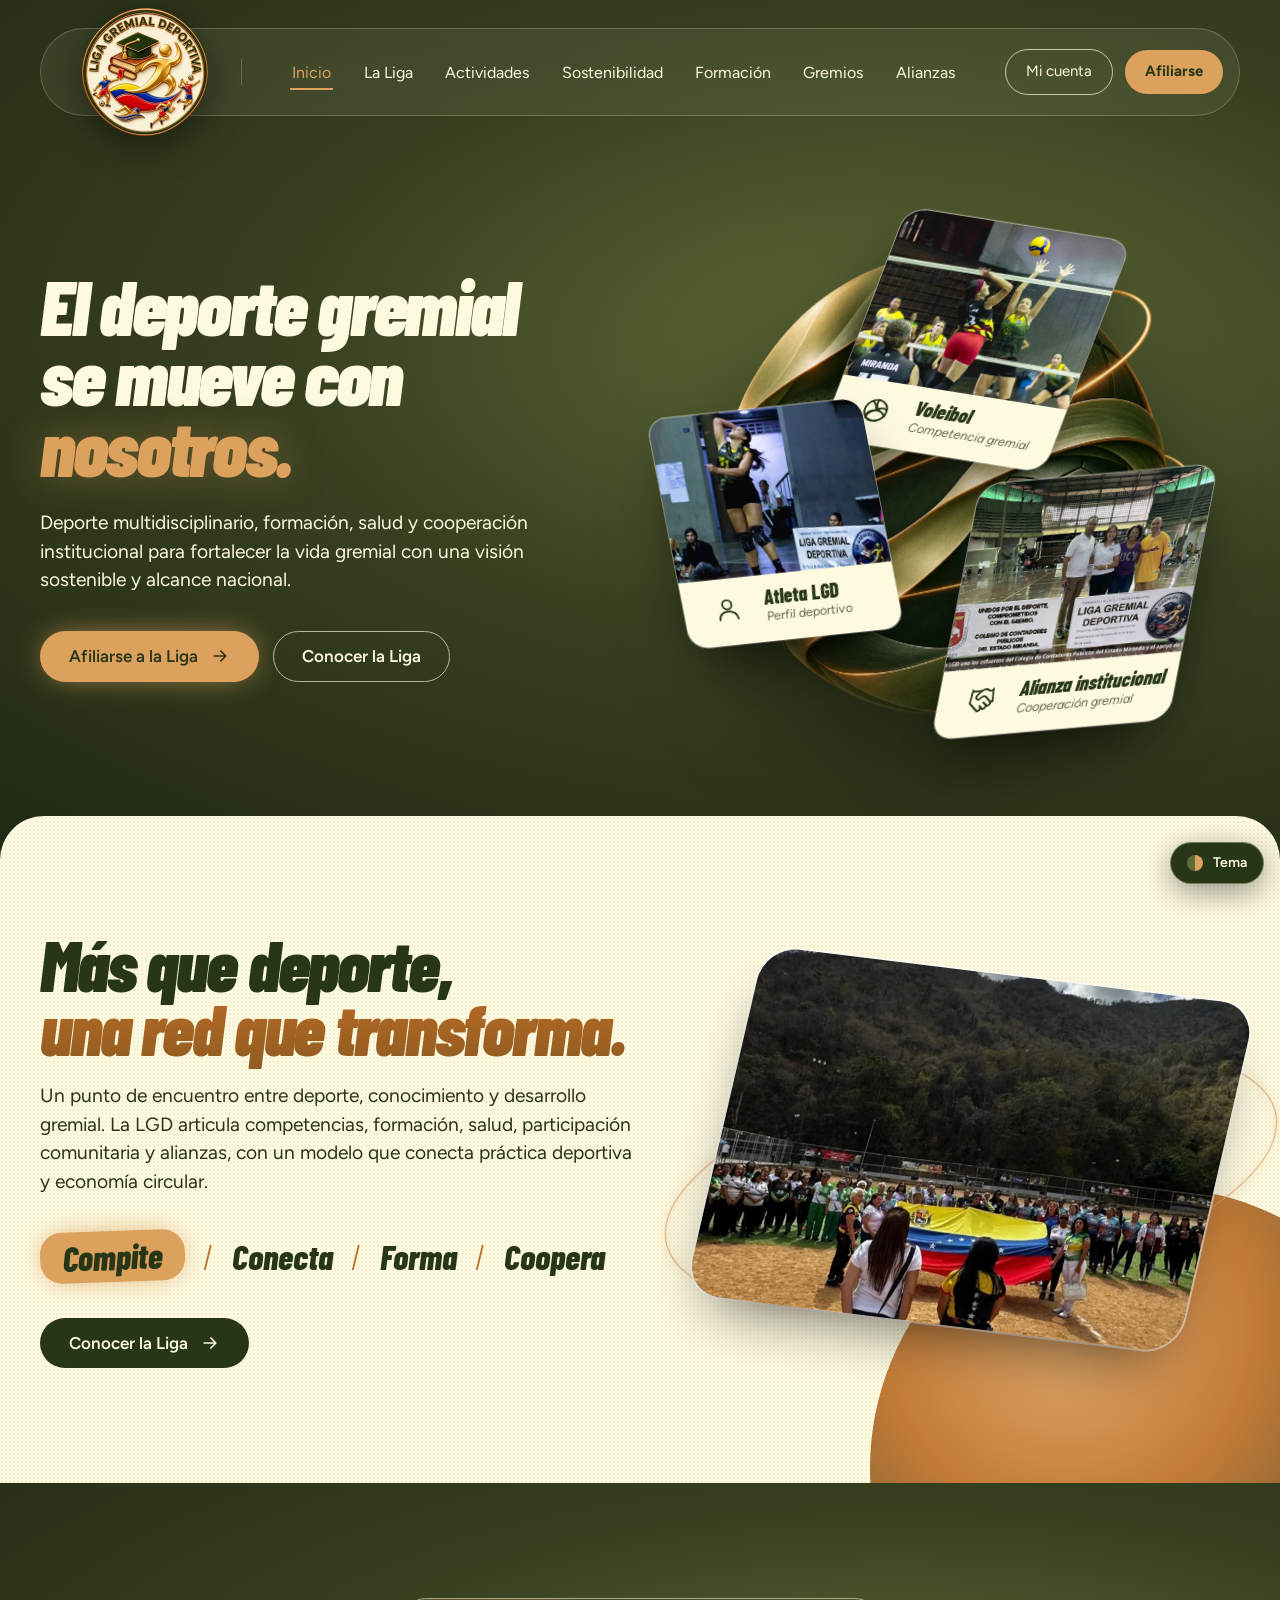
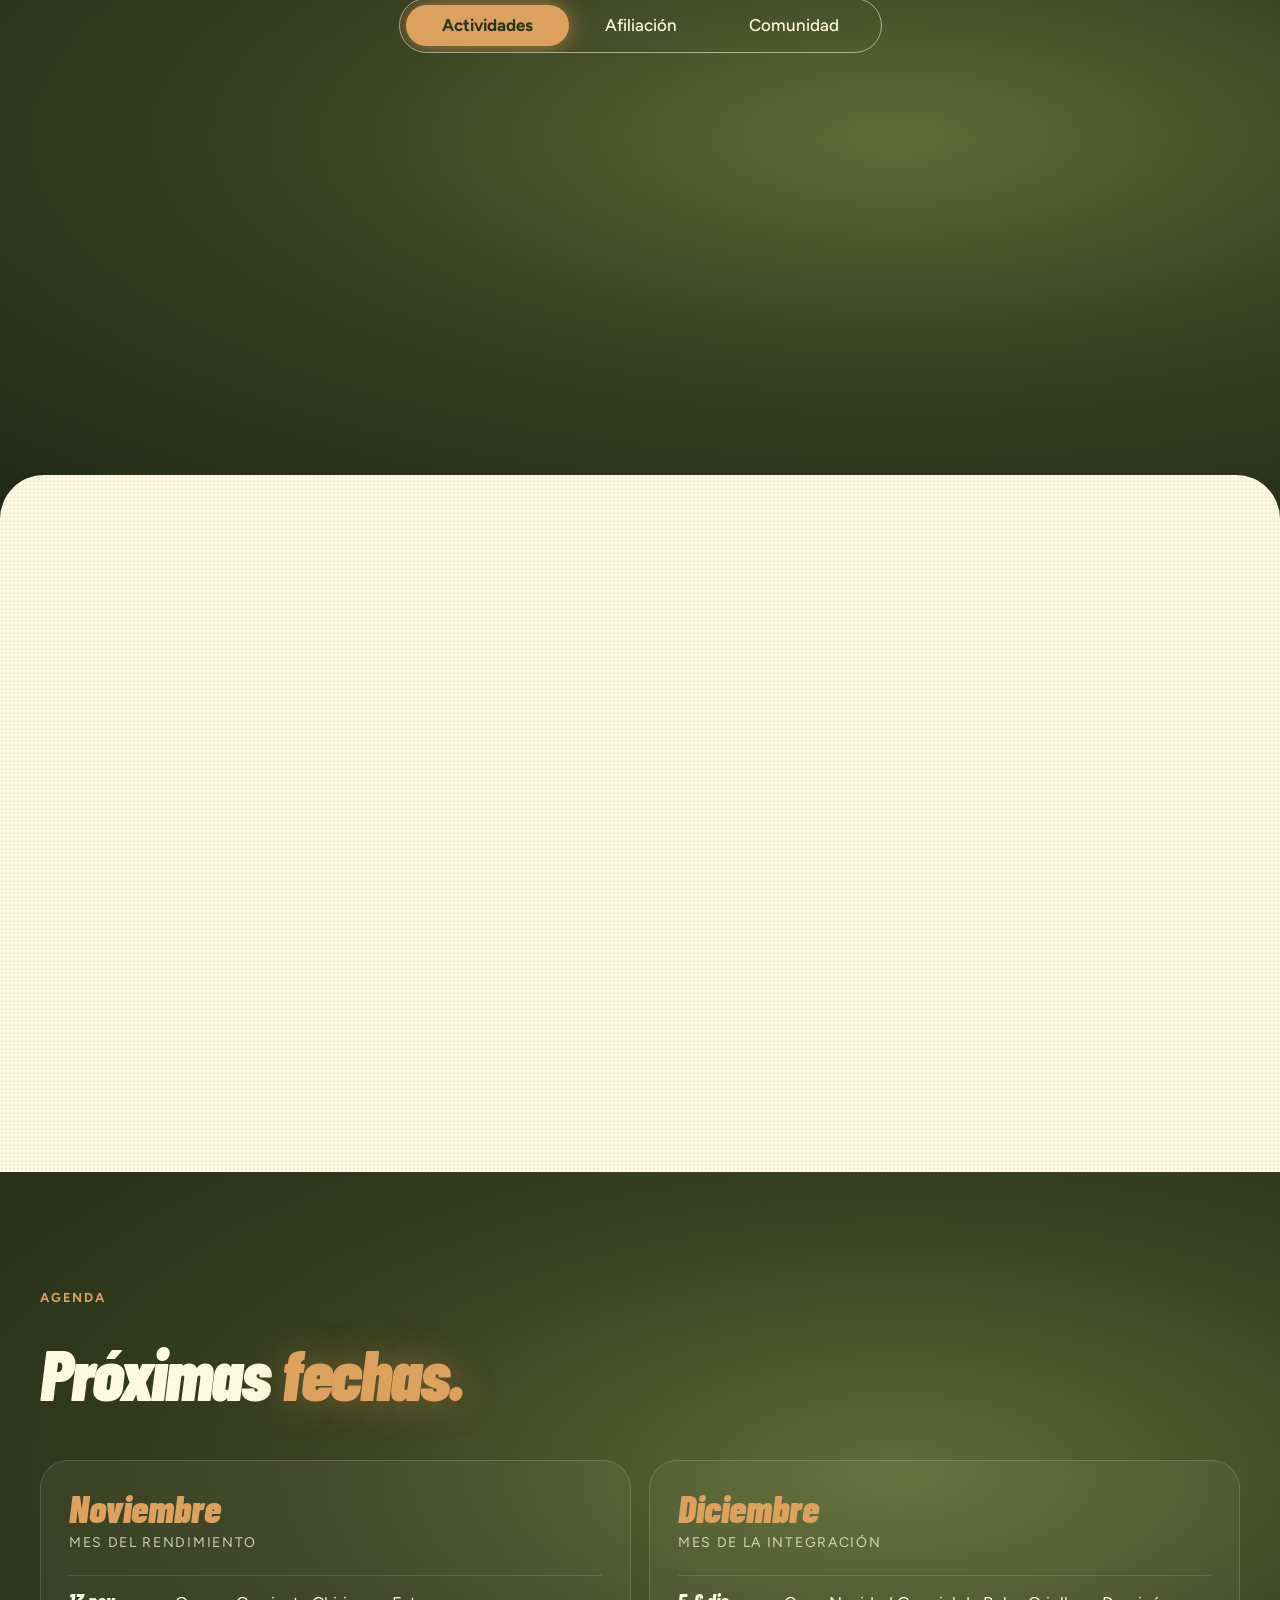
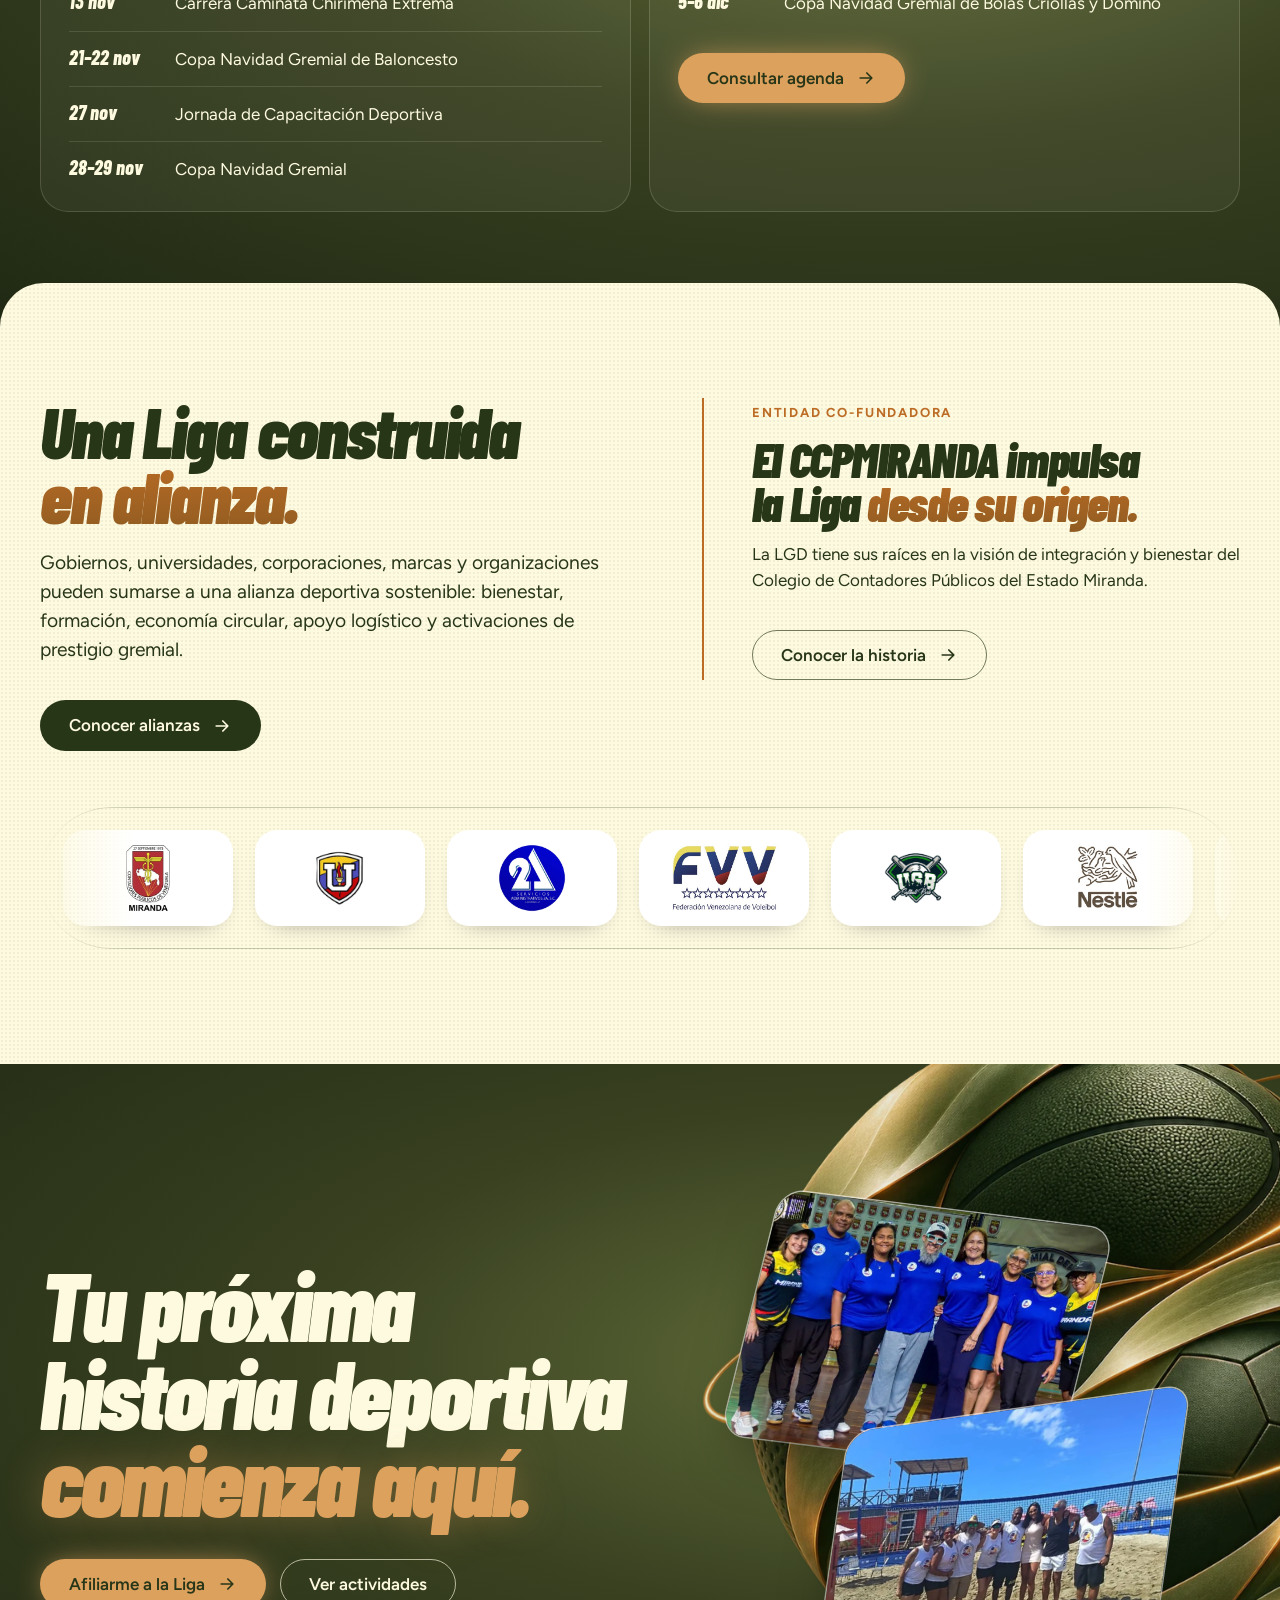
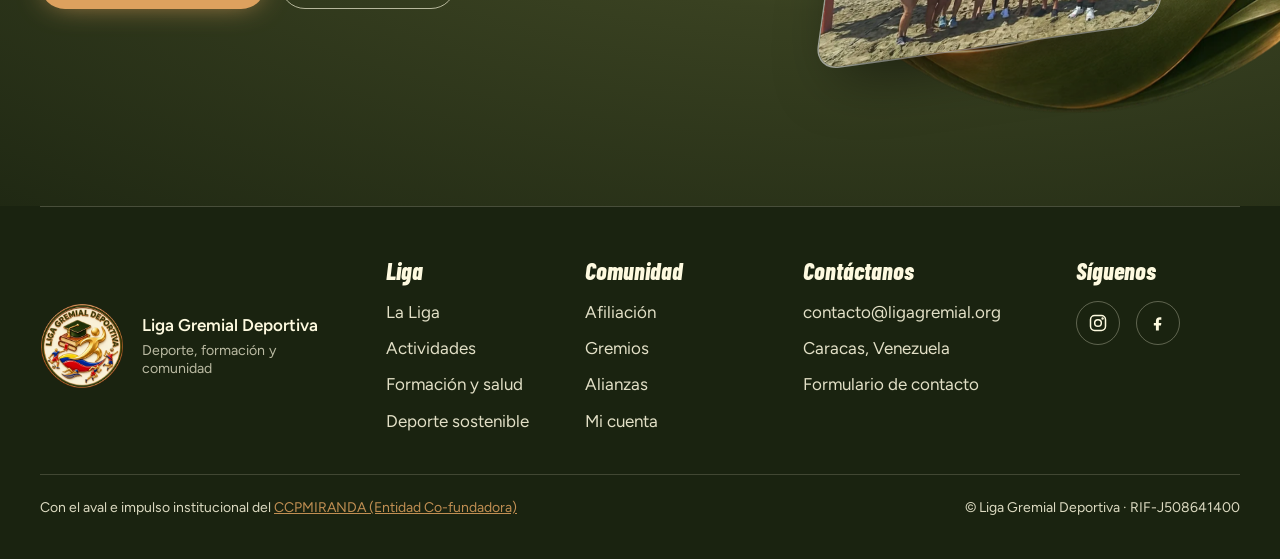
==== index.html @ 861901af "Vista previa estática del rediseño 2026 para la Junta Directiva Co-Authored-By: Claude Opus 5.5 <nor" ====
<!doctype html>
<html lang="es">
  <head>
    <meta charset="UTF-8" />
    <meta name="robots" content="noindex, nofollow" />
    <meta name="viewport" content="width=device-width, initial-scale=1.0" />
    <title>Liga Gremial Deportiva | Deporte, salud y gremios</title>
    <meta name="description" content="Liga Gremial Deportiva (LGD): deporte multidisciplinario, formación, salud, sostenibilidad y cooperación para gremios, instituciones y comunidad." />
    <meta name="keywords" content="LGD, Liga Gremial Deportiva, Liga Gremial, LGD Venezuela, LGD VNZLA, ligagremial.org, liga gremial deportiva venezuela, deporte gremial, deporte gremial Venezuela, deportes gremiales, liga deportiva gremial" />
    <meta name="theme-color" content="#283618" />
    <meta name="color-scheme" content="light" />
    <meta name="application-name" content="Liga Gremial Deportiva" />
    <meta name="apple-mobile-web-app-title" content="LGD" />
    <meta name="geo.region" content="VE" />
    <link rel="icon" type="image/png" href="./src/assets/lgd-real/favicon-lgd-round.png" />
    <link rel="apple-touch-icon" href="./src/assets/lgd-real/favicon-lgd-round.png" />
    <link rel="manifest" href="./site.webmanifest" />
    <meta property="og:type" content="website" />
    <meta property="og:site_name" content="Liga Gremial Deportiva" />
    <meta property="og:locale" content="es_VE" />
    <meta property="og:locale:alternate" content="en_US" />
    <meta property="og:title" content="Liga Gremial Deportiva | Deporte, salud y gremios" />
    <meta property="og:description" content="Liga Gremial Deportiva (LGD): deporte multidisciplinario, formación, salud, sostenibilidad y cooperación para gremios, instituciones y comunidad." />
    <meta property="og:url" content="https://ligagremial.org/" />
    <meta property="og:image" content="https://ligagremial.org/src/assets/lgd-real/home-principal-bandera-avila-hero-v2.jpg" />
    <meta property="og:image:alt" content="Liga Gremial Deportiva" />
    <meta name="twitter:card" content="summary_large_image" />
    <meta name="twitter:title" content="Liga Gremial Deportiva | Deporte, salud y gremios" />
    <meta name="twitter:description" content="Liga Gremial Deportiva (LGD): deporte multidisciplinario, formación, salud, sostenibilidad y cooperación para gremios, instituciones y comunidad." />
    <meta name="twitter:image" content="https://ligagremial.org/src/assets/lgd-real/home-principal-bandera-avila-hero-v2.jpg" />
    <script type="application/ld+json">
      {
        "@context": "https://schema.org",
        "@graph": [
          {
            "@type": "SportsOrganization",
            "@id": "https://ligagremial.org/#organization",
            "name": "Liga Gremial Deportiva",
            "alternateName": [
              "LGD",
              "Liga Gremial",
              "Liga Gremial Deportiva Venezuela",
              "LGD Venezuela",
              "LGD VNZLA",
              "ligagremial.org"
            ],
            "sameAs": [
              "https://www.instagram.com/lgdvnzla",
              "https://www.facebook.com/share/1KRpXBRXyN/"
            ],
            "url": "https://ligagremial.org/",
            "logo": "https://ligagremial.org/src/assets/lgd-real/logo-lgd-plano.jpg",
            "image": "https://ligagremial.org/src/assets/lgd-real/logo-lgd-plano.jpg",
            "taxID": "RIF-J508641400",
            "areaServed": {
              "@type": "Country",
              "name": "Venezuela"
            },
            "knowsAbout": [
              "deporte gremial",
              "deporte sostenible",
              "economía circular",
              "formación deportiva",
              "salud preventiva",
              "alianzas institucionales"
            ]
          },
          {
            "@type": "WebSite",
            "@id": "https://ligagremial.org/#website",
            "name": "Liga Gremial Deportiva",
            "url": "https://ligagremial.org/",
            "publisher": {
              "@id": "https://ligagremial.org/#organization"
            },
            "inLanguage": [
              "es",
              "en"
            ]
          },
          {
            "@type": "WebPage",
            "@id": "https://ligagremial.org/#webpage",
            "url": "https://ligagremial.org/",
            "name": "Liga Gremial Deportiva | Deporte, salud y gremios",
            "description": "Liga Gremial Deportiva (LGD): deporte multidisciplinario, formación, salud, sostenibilidad y cooperación para gremios, instituciones y comunidad.",
            "isPartOf": {
              "@id": "https://ligagremial.org/#website"
            },
            "about": {
              "@id": "https://ligagremial.org/#organization"
            },
            "inLanguage": "es",
            "primaryImageOfPage": {
              "@type": "ImageObject",
              "url": "https://ligagremial.org/src/assets/lgd-real/home-principal-bandera-avila-hero-v2.jpg"
            }
          },
          {
            "@type": "BreadcrumbList",
            "@id": "https://ligagremial.org/#breadcrumb",
            "itemListElement": [
              {
                "@type": "ListItem",
                "position": 1,
                "name": "Inicio",
                "item": "https://ligagremial.org/"
              },
              {
                "@type": "ListItem",
                "position": 2,
                "name": "Inicio",
                "item": "https://ligagremial.org/"
              }
            ]
          }
        ]
      }
    </script>
    <link rel="preconnect" href="https://fonts.googleapis.com" />
    <link rel="preconnect" href="https://fonts.gstatic.com" crossorigin />
    <link href="https://fonts.googleapis.com/css2?family=Barlow+Condensed:ital,wght@0,600;0,700;0,800;0,900;1,600;1,700;1,800;1,900&amp;family=Figtree:ital,wght@0,400;0,500;0,600;0,700;1,400;1,500&amp;display=swap" rel="stylesheet" />
    <link rel="stylesheet" href="./rediseno.css?v=20261112" />
    <script>(function(){var t='oliva';try{t=localStorage.getItem('lgd-tema')||t}catch(e){}document.documentElement.dataset.theme=t==='amatista'?'amatista':'oliva';})();</script>
    <script src="./rediseno.js?v=20261112" defer></script>
  </head>
  <body class="page-fade">
    <a class="skip-link" href="#contenido">Saltar al contenido</a>
    <header class="site-head">
      <nav class="nav-bar" aria-label="Navegación principal">
        <a class="brand" href="./index.html" aria-label="Liga Gremial Deportiva, inicio"><img class="" src="./src/assets/rediseno/logo-oliva-256.webp" data-src-oliva="./src/assets/rediseno/logo-oliva-256.webp" data-src-amatista="./src/assets/rediseno/logo-amatista-256.webp" alt="Logo de la Liga Gremial Deportiva" width="256" height="256" /></a>
        <ul class="nav-links"><li><a href="./index.html" aria-current="page">Inicio</a></li><li><a href="./liga.html">La Liga</a></li><li><a href="./actividades.html">Actividades</a></li><li><a href="./deporte-sostenible.html">Sostenibilidad</a></li><li><a href="./formacion-salud.html">Formación</a></li><li><a href="./gremios.html">Gremios</a></li><li><a href="./institucional.html">Alianzas</a></li></ul>
        <div class="nav-actions"><a class="nav-account" href="https://ligagremial.org/cuenta.html">Mi cuenta</a><a class="nav-join" href="./comunidad-afiliacion.html">Afiliarse</a></div>
        <button class="nav-toggle" type="button" aria-label="Abrir menú" aria-expanded="false" aria-controls="menu-movil"><span></span></button>
      </nav>
      <div class="nav-panel" id="menu-movil">
        <ul><li><a href="./index.html" aria-current="page">Inicio</a></li><li><a href="./liga.html">La Liga</a></li><li><a href="./actividades.html">Actividades</a></li><li><a href="./deporte-sostenible.html">Sostenibilidad</a></li><li><a href="./formacion-salud.html">Formación</a></li><li><a href="./gremios.html">Gremios</a></li><li><a href="./institucional.html">Alianzas</a></li><li><a href="./comunidad-afiliacion.html">Afiliación</a></li><li><a href="./contacto.html">Contacto</a></li></ul>
        <div class="btn-row"><a class="btn btn-ghost" href="https://ligagremial.org/cuenta.html">Mi cuenta</a><a class="btn btn-accent" href="./comunidad-afiliacion.html">Afiliarse</a></div>
      </div>
    </header>
    <main id="contenido">
      <section class="dark hero">
        <div class="wrap hero-grid">
          <div data-reveal>
            <h1 class="display display-xl">El deporte gremial<br />se mueve con<br /><span class="accent">nosotros.</span></h1>
            <p class="lead">Deporte multidisciplinario, formación, salud y cooperación institucional para fortalecer la vida gremial con una visión sostenible y alcance nacional.</p>
            <div class="btn-row"><a class="btn btn-accent" href="./comunidad-afiliacion.html">Afiliarse a la Liga<svg viewBox="0 0 24 24" fill="none" stroke="currentColor" stroke-width="2" stroke-linecap="round" stroke-linejoin="round" aria-hidden="true"><path d="M5 12h14M13 6l6 6-6 6"/></svg></a><a class="btn btn-ghost" href="./liga.html">Conocer la Liga</a></div>
          </div>
          <div class="stage" data-reveal="zoom">
            <img class="sphere " data-depth="0.35" src="./src/assets/rediseno/esfera-oliva-900.webp" srcset="./src/assets/rediseno/esfera-oliva-900.webp 900w, ./src/assets/rediseno/esfera-oliva.webp 1119w" sizes="(min-width: 1024px) 680px, 90vw" data-src-oliva="./src/assets/rediseno/esfera-oliva-900.webp" data-src-amatista="./src/assets/rediseno/esfera-amatista-900.webp" data-srcset-oliva="./src/assets/rediseno/esfera-oliva-900.webp 900w, ./src/assets/rediseno/esfera-oliva.webp 1119w" data-srcset-amatista="./src/assets/rediseno/esfera-amatista-900.webp 900w, ./src/assets/rediseno/esfera-amatista.webp 1159w" alt="" aria-hidden="true" width="900" height="828" />
            <a class="tilt-card" href="./actividades.html" data-depth="0.9" style="left:56%;top:22%;width:38%;--r:9deg;--k:-12deg"><figure style="margin:0"><img src="./src/assets/rediseno/fotos/actividades-hero-accion-20261014.webp" alt="Jugadora de voleibol gremial atacando en la red" /><figcaption><svg viewBox="0 0 24 24" fill="none" stroke="currentColor" stroke-width="1.6" stroke-linecap="round" aria-hidden="true"><circle cx="12" cy="12" r="9.5"/><path d="M12 2.5c-1.5 4 .3 7.6 3.6 9.6M12 12c-3.8 1-6.4 4-6.6 7.6M12 12c3.8-.4 7.1 1.4 9 4.4M7 4c3.4 2.4 5 5.3 5 8M21.3 10.4c-3.6-1.8-6.6-1.4-9.3 1.6M4.4 17.6c1.4-3.7 4.3-5.6 7.6-5.6"/></svg><span><b>Voleibol</b><small>Competencia gremial</small></span></figcaption></figure></a>
            <a class="tilt-card" href="./comunidad-afiliacion.html" data-depth="1.2" style="left:22%;top:60%;width:36%;--r:-6deg;--k:5deg"><figure style="margin:0"><img src="./src/assets/rediseno/fotos/home-voleibol-principal.webp" alt="Atleta de la Liga en un partido de voleibol" /><figcaption><svg viewBox="0 0 24 24" fill="none" stroke="currentColor" stroke-width="1.6" stroke-linecap="round" aria-hidden="true"><circle cx="12" cy="8" r="4"/><path d="M4 21c0-4.4 3.6-7 8-7s8 2.6 8 7"/></svg><span><b>Atleta LGD</b><small>Perfil deportivo</small></span></figcaption></figure></a>
            <a class="tilt-card" href="./institucional.html" data-depth="0.7" style="left:72%;top:76%;width:40%;--r:-5deg;--k:-16deg"><figure style="margin:0"><img src="./src/assets/rediseno/fotos/alianza-ucv-01.webp" alt="Representantes de LGD, CCPMIRANDA y la Dirección de Deportes UCV" /><figcaption><svg viewBox="0 0 24 24" fill="none" stroke="currentColor" stroke-width="1.6" stroke-linecap="round" stroke-linejoin="round" aria-hidden="true"><path d="M11 17l2 2a1 1 0 1 0 3-3"/><path d="M14 14l2.5 2.5a1 1 0 1 0 3-3l-3.9-3.9a3 3 0 0 0-4.2 0l-.9.9a1 1 0 1 1-3-3l2.8-2.8a5.8 5.8 0 0 1 7.1-.9l.5.3a2 2 0 0 0 1.4.2L21 4"/><path d="M21 3l1 11h-2M3 3L2 14l6.5 6.5a1 1 0 1 0 3-3M3 4h8"/></svg><span><b>Alianza institucional</b><small>Cooperación gremial</small></span></figcaption></figure></a>
          </div>
        </div>
      </section>

      <section class="paper sec lift" aria-labelledby="red-title">
        <div class="orb" style="right:-12%;bottom:-40%;width:44%;aspect-ratio:1"></div>
        <div class="wrap split">
          <div data-reveal>
            <h2 class="display display-lg" id="red-title">Más que deporte,<br /><span class="grad">una red que transforma.</span></h2>
            <p class="lead" style="margin-top:22px">Un punto de encuentro entre deporte, conocimiento y desarrollo gremial. La LGD articula competencias, formación, salud, participación comunitaria y alianzas, con un modelo que conecta práctica deportiva y economía circular.</p>
            <ul class="pills"><li class="on">Compite</li><li>Conecta</li><li>Forma</li><li>Coopera</li></ul>
            <div class="btn-row"><a class="btn btn-ink" href="./liga.html">Conocer la Liga<svg viewBox="0 0 24 24" fill="none" stroke="currentColor" stroke-width="2" stroke-linecap="round" stroke-linejoin="round" aria-hidden="true"><path d="M5 12h14M13 6l6 6-6 6"/></svg></a></div>
          </div>
          <div class="photo-tilt" data-reveal="zoom">
            <div class="ring"></div>
            <figure><img src="./src/assets/rediseno/fotos/home-principal-bandera-avila-hero-v2.webp" alt="Comunidad deportiva de la Liga con la bandera de Venezuela y El Ávila al fondo" loading="lazy" /></figure>
          </div>
        </div>
      </section>

      <section class="dark sec" aria-labelledby="mov-title">
        <div class="wrap">
          <div class="tabs" role="tablist" aria-label="La Liga en movimiento" data-tabs id="tabs-mov">
            <button role="tab" id="tab-act" aria-controls="panel-act" aria-selected="true" data-tab="act">Actividades</button>
            <button role="tab" id="tab-afi" aria-controls="panel-afi" aria-selected="false" tabindex="-1" data-tab="afi">Afiliación</button>
            <button role="tab" id="tab-com" aria-controls="panel-com" aria-selected="false" tabindex="-1" data-tab="com">Comunidad</button>
          </div>
          <div class="split-narrow-first">
            <div data-reveal>
              <h2 class="display display-lg" id="mov-title">La Liga en<br /><span class="accent">movimiento.</span></h2>
              <div class="btn-row" data-tab-cta="#tabs-mov">
                <span data-for="act"><a class="btn btn-accent" href="./actividades.html">Ver actividades<svg viewBox="0 0 24 24" fill="none" stroke="currentColor" stroke-width="2" stroke-linecap="round" stroke-linejoin="round" aria-hidden="true"><path d="M5 12h14M13 6l6 6-6 6"/></svg></a></span>
                <span data-for="afi" hidden><a class="btn btn-accent" href="./comunidad-afiliacion.html">Afiliarme<svg viewBox="0 0 24 24" fill="none" stroke="currentColor" stroke-width="2" stroke-linecap="round" stroke-linejoin="round" aria-hidden="true"><path d="M5 12h14M13 6l6 6-6 6"/></svg></a></span>
                <span data-for="com" hidden><a class="btn btn-accent" href="./gremios.html">Ver gremios<svg viewBox="0 0 24 24" fill="none" stroke="currentColor" stroke-width="2" stroke-linecap="round" stroke-linejoin="round" aria-hidden="true"><path d="M5 12h14M13 6l6 6-6 6"/></svg></a></span>
              </div>
            </div>
            <div>
              <div class="tab-panel" role="tabpanel" id="panel-act" aria-labelledby="tab-act">
                <div class="act-grid">
                  <a class="act-card" href="./actividades.html" style="--r:6deg" data-reveal><div class="media"><img src="./src/assets/rediseno/fotos/clubes-afiliados-20260929.webp" alt="Equipo femenino de voleibol de un club afiliado" loading="lazy" /><span class="tag">Próximo</span></div><div class="body"><svg viewBox="0 0 24 24" fill="none" stroke="currentColor" stroke-width="1.6" stroke-linecap="round" stroke-linejoin="round" aria-hidden="true"><path d="M8 21h8M12 17v4M7 4h10v5a5 5 0 0 1-10 0zM7 6H4a3 3 0 0 0 3 4M17 6h3a3 3 0 0 1-3 4"/></svg><div><h3>Copa Navidad Gremial</h3><p>28 y 29 de noviembre</p></div></div></a>
                  <a class="act-card" href="./actividades.html" style="--r:8deg" data-reveal><div class="media"><img src="./src/assets/rediseno/fotos/charlas-01.webp" alt="Participantes en una jornada formativa de LGD" loading="lazy" /><span class="tag">Próximo</span></div><div class="body"><svg viewBox="0 0 24 24" fill="none" stroke="currentColor" stroke-width="1.6" stroke-linecap="round" stroke-linejoin="round" aria-hidden="true"><path d="M2 4h6a4 4 0 0 1 4 4v13a3 3 0 0 0-3-3H2zM22 4h-6a4 4 0 0 0-4 4v13a3 3 0 0 1 3-3h7z"/></svg><div><h3>Capacitación deportiva</h3><p>27 de noviembre</p></div></div></a>
                  <a class="act-card" href="./actividades.html" style="--r:10deg" data-reveal><div class="media"><img src="./src/assets/rediseno/fotos/evento-bolas-criollas.webp" alt="Encuentro de bolas criollas gremial" loading="lazy" /><span class="tag">Próximo</span></div><div class="body"><svg viewBox="0 0 24 24" fill="none" stroke="currentColor" stroke-width="1.6" stroke-linecap="round" aria-hidden="true"><circle cx="12" cy="12" r="9.5"/><path d="M6.2 4.6c2.6 4.4 2.6 10.4 0 14.8M17.8 4.6c-2.6 4.4-2.6 10.4 0 14.8"/></svg><div><h3>Bolas criollas y dominó</h3><p>5 y 6 de diciembre</p></div></div></a>
                </div>
              </div>
              <div class="tab-panel" role="tabpanel" id="panel-afi" aria-labelledby="tab-afi" hidden>
                <div class="cards">
                  <article class="card" data-reveal style="--d:0s"><span class="kicker">Paso 1</span><h3>Regístrate</h3><p>Completa el pre-registro en línea como profesional, institución o equipo.</p></article>
                  <article class="card" data-reveal style="--d:0.08s"><span class="kicker">Paso 2</span><h3>Adjunta tu título</h3><p>Tu título profesional se guarda de forma privada y se valida internamente.</p></article>
                  <article class="card" data-reveal style="--d:0.16s"><span class="kicker">Paso 3</span><h3>Activa tu afiliación</h3><p>Con título y pago aprobados tu afiliación queda activa durante un año.</p></article>
                </div>
              </div>
              <div class="tab-panel" role="tabpanel" id="panel-com" aria-labelledby="tab-com" hidden>
                <div class="cards">
                  <a class="card" href="./comunidad-afiliacion.html" style="text-decoration:none" data-reveal><span class="kicker">Comunidad</span><h3>Soy parte de la comunidad</h3><p>Afiliación, actividades y participación gremial.</p></a>
                  <a class="card" href="./institucional.html" style="text-decoration:none" data-reveal><span class="kicker">Instituciones</span><h3>Represento una institución</h3><p>Alianzas, cooperación y patrocinio responsable.</p></a>
                </div>
              </div>
            </div>
          </div>
        </div>
      </section>

      <section class="paper sec lift" aria-labelledby="pilares-title">
        <div class="wrap">
          <div class="sec-head" data-reveal><span class="eyebrow">Pilares de desarrollo</span><h2 class="display display-lg" id="pilares-title">Un modelo integral para deporte, <span class="grad">salud y desarrollo gremial.</span></h2></div>
          <div class="cards">
            <article class="card" data-reveal style="--d:0s"><span class="kicker">01</span><h3>Competencias</h3><p>Torneos, exhibiciones y encuentros por disciplina para gremios, colegios y clubes.</p></article>
            <article class="card" data-reveal style="--d:0.06s"><span class="kicker">02</span><h3>Formación y salud</h3><p>Charlas, prevención, orientación física y contenidos para una práctica deportiva más consciente.</p></article>
            <article class="card" data-reveal style="--d:0.12s"><span class="kicker">03</span><h3>Comunidad gremial</h3><p>Afiliación, representación y participación de profesionales, instituciones y familias.</p></article>
            <article class="card" data-reveal style="--d:0.18s"><span class="kicker">04</span><h3>Alianzas</h3><p>Cooperación pública, educativa, logística y de marca con criterios de bienestar y sostenibilidad.</p></article>
          </div>
        </div>
      </section>

      <section class="dark sec" aria-labelledby="agenda-title">
        <div class="wrap">
          <div class="sec-head" data-reveal><span class="eyebrow">Agenda</span><h2 class="display display-lg" id="agenda-title">Próximas <span class="accent">fechas.</span></h2></div>
          <div class="timeline">
            <div class="month" data-reveal><h3>Noviembre</h3><p>Mes del rendimiento</p><ol>
              <li><time>13 nov</time><span>Carrera Caminata Chirimena Extrema</span></li>
              <li><time>21–22 nov</time><span>Copa Navidad Gremial de Baloncesto</span></li>
              <li><time>27 nov</time><span>Jornada de Capacitación Deportiva</span></li>
              <li><time>28–29 nov</time><span>Copa Navidad Gremial</span></li></ol></div>
            <div class="month" data-reveal style="--d:.1s"><h3>Diciembre</h3><p>Mes de la integración</p><ol>
              <li><time>5–6 dic</time><span>Copa Navidad Gremial de Bolas Criollas y Dominó</span></li></ol>
              <div class="btn-row"><a class="btn btn-accent" href="./actividades.html">Consultar agenda<svg viewBox="0 0 24 24" fill="none" stroke="currentColor" stroke-width="2" stroke-linecap="round" stroke-linejoin="round" aria-hidden="true"><path d="M5 12h14M13 6l6 6-6 6"/></svg></a></div></div>
          </div>
        </div>
      </section>

      <section class="paper sec lift" aria-labelledby="alianza-title">
        <div class="wrap">
          <div class="split" style="align-items:start">
            <div data-reveal>
              <h2 class="display display-lg" id="alianza-title">Una Liga construida<br /><span class="grad">en alianza.</span></h2>
              <p class="lead" style="margin-top:22px">Gobiernos, universidades, corporaciones, marcas y organizaciones pueden sumarse a una alianza deportiva sostenible: bienestar, formación, economía circular, apoyo logístico y activaciones de prestigio gremial.</p>
              <div class="btn-row"><a class="btn btn-ink" href="./institucional.html">Conocer alianzas<svg viewBox="0 0 24 24" fill="none" stroke="currentColor" stroke-width="2" stroke-linecap="round" stroke-linejoin="round" aria-hidden="true"><path d="M5 12h14M13 6l6 6-6 6"/></svg></a></div>
            </div>
            <div data-reveal style="--d:.1s;border-left:2px solid var(--lgd-accent-deep);padding-left:clamp(20px,4vw,48px)">
              <span class="eyebrow">Entidad Co-fundadora</span>
              <p class="display display-md">El CCPMIRANDA impulsa la Liga <span class="grad">desde su origen.</span></p>
              <p style="margin-top:16px">La LGD tiene sus raíces en la visión de integración y bienestar del Colegio de Contadores Públicos del Estado Miranda.</p>
              <div class="btn-row"><a class="btn btn-ghost" href="./institucional.html#ccpmiranda">Conocer la historia<svg viewBox="0 0 24 24" fill="none" stroke="currentColor" stroke-width="2" stroke-linecap="round" stroke-linejoin="round" aria-hidden="true"><path d="M5 12h14M13 6l6 6-6 6"/></svg></a></div>
            </div>
          </div>
          <div style="margin-top:56px"><div class="logo-strip" data-reveal><ul class="logo-track" aria-label="Aliados institucionales"><li><img src="./src/assets/partners/ccp-miranda.webp" alt="Colegio de Contadores Públicos del Estado Miranda" loading="lazy" /></li><li><img src="./src/assets/partners/ucv-deportes.jpg" alt="UCV Deportes" loading="lazy" /></li><li><img src="./src/assets/partners/servicios-administrativos-2a.webp" alt="Servicios Administrativos 2A" loading="lazy" /></li><li><img src="./src/assets/partners/fvv.jpg" alt="Federación Venezolana de Voleibol" loading="lazy" /></li><li><img src="./src/assets/partners/usb-softball-park.jpg" alt="USB Softball Park" loading="lazy" /></li><li><img src="./src/assets/partners/nestle.jpg" alt="Nestlé" loading="lazy" /></li><li><img src="./src/assets/partners/urgent-care.jpg" alt="Urgent Care" loading="lazy" /></li><li><img src="./src/assets/partners/mbw-suministros.webp" alt="MBW Suministros" loading="lazy" /></li><li><img src="./src/assets/partners/suplych-llc.svg" alt="Suplych LLC" loading="lazy" /></li></ul></div></div>
        </div>
      </section>

      <section class="dark sec" aria-labelledby="cta-title">
        <div class="wrap split">
          <div data-reveal>
            <h2 class="display display-xl" id="cta-title">Tu próxima<br />historia deportiva<br /><span class="accent">comienza aquí.</span></h2>
            <div class="btn-row"><a class="btn btn-accent" href="./comunidad-afiliacion.html">Afiliarme a la Liga<svg viewBox="0 0 24 24" fill="none" stroke="currentColor" stroke-width="2" stroke-linecap="round" stroke-linejoin="round" aria-hidden="true"><path d="M5 12h14M13 6l6 6-6 6"/></svg></a><a class="btn btn-ghost" href="./actividades.html">Ver actividades</a></div>
          </div>
          <div class="cta-stage" data-reveal="zoom">
            <img class="sphere " data-depth="0.4" src="./src/assets/rediseno/esfera-oliva-900.webp" srcset="./src/assets/rediseno/esfera-oliva-900.webp 900w, ./src/assets/rediseno/esfera-oliva.webp 1119w" sizes="(min-width: 1024px) 860px, 120vw" data-src-oliva="./src/assets/rediseno/esfera-oliva-900.webp" data-src-amatista="./src/assets/rediseno/esfera-amatista-900.webp" data-srcset-oliva="./src/assets/rediseno/esfera-oliva-900.webp 900w, ./src/assets/rediseno/esfera-oliva.webp 1119w" data-srcset-amatista="./src/assets/rediseno/esfera-amatista-900.webp 900w, ./src/assets/rediseno/esfera-amatista.webp 1159w" alt="" aria-hidden="true" width="900" height="828" />
            <div class="cta-photo" style="left:40%;top:30%;width:62%;aspect-ratio:4/3;--r:7deg;--k:-7deg"><img src="./src/assets/rediseno/fotos/contactanos-20260929.webp" alt="Equipo de la Liga celebrando en la cancha" loading="lazy" /></div>
            <div class="cta-photo" style="left:56%;top:68%;width:64%;aspect-ratio:3/2;--r:-8deg;--k:-16deg"><img src="./src/assets/rediseno/fotos/playa-03.webp" alt="Participantes de la Copa Gremial de Voleibol de Arena" loading="lazy" /></div>
          </div>
        </div>
      </section>
    </main>
    <footer class="site-foot">
      <div class="foot-grid">
        <div class="foot-brand"><img class="" src="./src/assets/rediseno/logo-oliva-256.webp" data-src-oliva="./src/assets/rediseno/logo-oliva-256.webp" data-src-amatista="./src/assets/rediseno/logo-amatista-256.webp" alt="" width="256" height="256" /><p>Liga Gremial Deportiva<small>Deporte, formación y comunidad</small></p></div>
        <div><h4>Liga</h4><ul><li><a href="./liga.html">La Liga</a></li><li><a href="./actividades.html">Actividades</a></li><li><a href="./formacion-salud.html">Formación y salud</a></li><li><a href="./deporte-sostenible.html">Deporte sostenible</a></li></ul></div>
        <div><h4>Comunidad</h4><ul><li><a href="./comunidad-afiliacion.html">Afiliación</a></li><li><a href="./gremios.html">Gremios</a></li><li><a href="./institucional.html">Alianzas</a></li><li><a href="https://ligagremial.org/cuenta.html">Mi cuenta</a></li></ul></div>
        <div><h4>Contáctanos</h4><ul><li><a href="mailto:contacto@ligagremial.org">contacto@ligagremial.org</a></li><li><a href="./contacto.html">Caracas, Venezuela</a></li><li><a href="./contacto.html">Formulario de contacto</a></li></ul></div>
        <div><h4>Síguenos</h4><div class="social"><a href="https://www.instagram.com/lgdvnzla" target="_blank" rel="noopener noreferrer" aria-label="Instagram de la Liga Gremial Deportiva"><svg viewBox="0 0 24 24" fill="none" stroke="currentColor" stroke-width="1.8" stroke-linecap="round" stroke-linejoin="round" aria-hidden="true"><rect x="3" y="3" width="18" height="18" rx="5"/><circle cx="12" cy="12" r="4"/><circle cx="17.5" cy="6.5" r=".6" fill="currentColor"/></svg></a><a href="https://www.facebook.com/share/1KRpXBRXyN/" target="_blank" rel="noopener noreferrer" aria-label="Facebook de la Liga Gremial Deportiva"><svg viewBox="0 0 24 24" fill="currentColor" aria-hidden="true"><path d="M14 8h2V5h-2c-2.8 0-4.5 1.7-4.5 4.6V12H7v3h2.5v6H13v-6h2.6l.4-3h-3V9.7c0-1.1.4-1.7 1-1.7Z"/></svg></a></div></div>
      </div>
      <div class="foot-seal">
        <p>Con el aval e impulso institucional del <a href="./institucional.html#ccpmiranda">CCPMIRANDA (Entidad Co-fundadora)</a></p>
        <p>© Liga Gremial Deportiva · RIF-J508641400</p>
      </div>
    </footer>
    
  </body>
</html>
---- rediseno.css ----
/* Liga Gremial Deportiva — rediseño 2026.
   Los colores viven en variables --lgd-*; cada tema solo redefine esas variables. */

:root,
html[data-theme="oliva"] {
  --lgd-bg: #283618;
  --lgd-deep: #1a2310;
  --lgd-mid: #394121;
  --lgd-glow: #606c38;
  --lgd-paper: #fefae0;
  --lgd-paper-2: #f3eccb;
  --lgd-ink: #283618;
  --lgd-light: #fefae0;
  --lgd-accent: #dda15e;
  --lgd-accent-deep: #bc6c25;
  --lgd-action-ink: #283618;
  --lgd-org-1: #bc6c25;
  --lgd-org-2: #606c38;
  --lgd-org-3: #394121;
}

html[data-theme="amatista"] {
  --lgd-bg: #3c1642;
  --lgd-deep: #220a27;
  --lgd-mid: #43234f;
  --lgd-glow: #086375;
  --lgd-paper: #f4fff0;
  --lgd-paper-2: #e3f5ec;
  --lgd-ink: #3c1642;
  --lgd-light: #ffffff;
  --lgd-accent: #1dd3b0;
  --lgd-accent-deep: #086375;
  --lgd-action-ink: #073b3d;
  --lgd-org-1: #086375;
  --lgd-org-2: #6b2f78;
  --lgd-org-3: #43234f;
}

:root {
  --font-display: "Barlow Condensed", "Arial Narrow", sans-serif;
  --font-body: "Figtree", system-ui, sans-serif;
  --wrap: 1330px;
  --gutter: clamp(16px, 4vw, 40px);
  --radius-xl: 44px;
  --ease-out: cubic-bezier(.2, .7, .2, 1);
}

*, *::before, *::after { box-sizing: border-box; }
html { scroll-behavior: smooth; -webkit-text-size-adjust: 100%; }
body {
  margin: 0;
  background: var(--lgd-deep);
  color: var(--lgd-light);
  font: 400 17px/1.55 var(--font-body);
  -webkit-font-smoothing: antialiased;
  overflow-x: hidden;
}
img { display: block; max-width: 100%; }
a { color: inherit; }
h1, h2, h3, h4, p { margin: 0; }
:focus-visible { outline: 3px solid var(--lgd-accent); outline-offset: 3px; }
.skip-link { position: absolute; left: 16px; top: -60px; z-index: 100; padding: 10px 16px; border-radius: 999px; background: var(--lgd-accent); color: var(--lgd-action-ink); font-weight: 700; }
.skip-link:focus { top: 12px; }
.wrap { width: min(100% - 2 * var(--gutter), var(--wrap)); margin-inline: auto; }

/* ---------- Tipografía ---------- */
.display {
  font-family: var(--font-display);
  font-weight: 900;
  font-style: italic;
  letter-spacing: -0.03em;
  line-height: .9;
  text-wrap: balance;
}
.display-xl { font-size: clamp(3rem, 7.6vw, 7.2rem); }
.display-lg { font-size: clamp(2.6rem, 5.6vw, 5.4rem); }
.display-md { font-size: clamp(2.1rem, 3.8vw, 3.6rem); }
.display-sm { font-size: clamp(1.6rem, 2.4vw, 2.2rem); font-weight: 800; }
.accent { color: var(--lgd-accent); }
.dark .accent { text-shadow: 0 0 40px color-mix(in srgb, var(--lgd-accent) 35%, transparent); }
.grad {
  background: linear-gradient(180deg, var(--lgd-accent-deep), color-mix(in srgb, var(--lgd-accent-deep) 70%, var(--lgd-ink)));
  -webkit-background-clip: text; background-clip: text; color: transparent; padding-right: .08em;
}
.eyebrow { display: inline-block; margin-bottom: 14px; font-size: 13px; font-weight: 700; letter-spacing: .14em; text-transform: uppercase; color: var(--lgd-accent-deep); }
.dark .eyebrow { color: var(--lgd-accent); }
.lead { font-size: clamp(1.05rem, 1.5vw, 1.4rem); line-height: 1.5; max-width: 640px; }
.muted { opacity: .82; }

/* ---------- Secciones ---------- */
.dark {
  position: relative;
  background: radial-gradient(120% 90% at 70% 40%, var(--lgd-glow) 0%, var(--lgd-mid) 38%, var(--lgd-deep) 100%);
  color: var(--lgd-light);
}
.paper {
  position: relative;
  background: var(--lgd-paper) radial-gradient(color-mix(in srgb, var(--lgd-ink) 6%, transparent) 1px, transparent 1px) 0 0 / 4px 4px;
  color: var(--lgd-ink);
}
.sec { padding-block: clamp(64px, 9vw, 120px); overflow: hidden; }
.sec-tight { padding-block: clamp(48px, 6vw, 80px); }
.lift { margin-top: calc(-1 * var(--radius-xl)); border-radius: var(--radius-xl) var(--radius-xl) 0 0; }
.sec-head { display: grid; gap: 18px; margin-bottom: clamp(32px, 5vw, 56px); max-width: 860px; }
.split { display: grid; gap: clamp(32px, 5vw, 64px); align-items: center; }
@media (min-width: 960px) {
  .split { grid-template-columns: minmax(0, 1fr) minmax(0, .9fr); }
  .split.rev > :first-child { order: 2; }
}

/* ---------- Botones ---------- */
.btn {
  display: inline-flex; align-items: center; gap: 12px;
  padding: 14px 28px; border: 1px solid transparent; border-radius: 999px;
  font: 600 17px/1.2 var(--font-body); text-decoration: none; cursor: pointer;
  transition: transform .25s var(--ease-out), background-color .2s, color .2s, border-color .2s, box-shadow .25s;
}
.btn:hover { transform: translateY(-2px); }
.btn svg { width: 20px; height: 20px; transition: transform .25s var(--ease-out); }
.btn:hover svg { transform: translateX(4px); }
.btn-accent { background: var(--lgd-accent); color: var(--lgd-action-ink); box-shadow: 0 0 30px -8px var(--lgd-accent); }
.btn-accent:hover { background: color-mix(in srgb, var(--lgd-accent) 82%, white); }
.btn-ink { background: var(--lgd-ink); color: var(--lgd-paper); }
.btn-ink:hover { background: color-mix(in srgb, var(--lgd-ink) 85%, white); }
.btn-ghost { border-color: color-mix(in srgb, currentColor 65%, transparent); background: transparent; color: inherit; }
.btn-ghost:hover { border-color: var(--lgd-accent); color: var(--lgd-accent); }
.paper .btn-ghost:hover { color: var(--lgd-accent-deep); border-color: var(--lgd-accent-deep); }
.btn-row { display: flex; flex-wrap: wrap; gap: 14px; margin-top: 36px; }

/* ---------- Cabecera ---------- */
.site-head { position: absolute; inset: 0 0 auto; z-index: 40; padding: 28px var(--gutter) 0; }
.nav-bar {
  position: relative; display: flex; align-items: center; gap: 20px;
  max-width: var(--wrap); height: 80px; margin-inline: auto; padding: 0 16px 0 128px;
  border: 1px solid color-mix(in srgb, var(--lgd-light) 20%, transparent); border-radius: 999px;
  background: color-mix(in srgb, var(--lgd-light) 7%, transparent); backdrop-filter: blur(14px); -webkit-backdrop-filter: blur(14px);
  color: var(--lgd-light);
}
.brand { position: absolute; left: 16px; top: 50%; transform: translateY(-50%); }
.brand img { width: 104px; height: 104px; object-fit: contain; filter: drop-shadow(0 10px 18px rgba(0,0,0,.45)); transition: transform .4s var(--ease-out); }
.brand:hover img { transform: rotate(-8deg) scale(1.04); }
.nav-links { display: none; flex: 1; align-items: center; justify-content: space-evenly; margin: 0; padding: 0 0 0 20px; list-style: none; border-left: 1px solid color-mix(in srgb, var(--lgd-light) 22%, transparent); }
.nav-links a { position: relative; padding: 8px 2px; font-size: 16px; text-decoration: none; transition: color .2s; }
.nav-links a::after { content: ""; position: absolute; inset: auto 0 0; height: 2px; background: var(--lgd-accent); transform: scaleX(0); transform-origin: left; transition: transform .3s var(--ease-out); }
.nav-links a:hover, .nav-links a[aria-current="page"] { color: var(--lgd-accent); }
.nav-links a:hover::after, .nav-links a[aria-current="page"]::after { transform: scaleX(1); }
.nav-actions { display: none; align-items: center; gap: 12px; margin-left: auto; }
.nav-actions a { padding: 10px 20px; border-radius: 999px; font-size: 15px; text-decoration: none; white-space: nowrap; }
.nav-account { border: 1px solid color-mix(in srgb, var(--lgd-light) 70%, transparent); }
.nav-account:hover { border-color: var(--lgd-accent); color: var(--lgd-accent); }
.nav-join { background: var(--lgd-accent); color: var(--lgd-action-ink); font-weight: 700; }
.nav-join:hover { background: color-mix(in srgb, var(--lgd-accent) 82%, white); }
.nav-toggle { display: grid; place-items: center; width: 46px; height: 46px; margin-left: auto; border: 1px solid color-mix(in srgb, var(--lgd-light) 40%, transparent); border-radius: 50%; background: transparent; color: inherit; cursor: pointer; }
.nav-toggle span, .nav-toggle span::before, .nav-toggle span::after { display: block; width: 18px; height: 2px; background: currentColor; border-radius: 2px; transition: transform .3s var(--ease-out), opacity .2s; }
.nav-toggle span { position: relative; }
.nav-toggle span::before, .nav-toggle span::after { content: ""; position: absolute; left: 0; }
.nav-toggle span::before { top: -6px; } .nav-toggle span::after { top: 6px; }
.nav-open .nav-toggle span { background: transparent; }
.nav-open .nav-toggle span::before { transform: translateY(6px) rotate(45deg); }
.nav-open .nav-toggle span::after { transform: translateY(-6px) rotate(-45deg); }
.nav-panel {
  display: none; max-width: var(--wrap); margin: 10px auto 0; padding: 22px;
  border: 1px solid color-mix(in srgb, var(--lgd-light) 15%, transparent); border-radius: 28px;
  background: color-mix(in srgb, var(--lgd-deep) 96%, transparent); color: var(--lgd-light);
}
.nav-open .nav-panel { display: block; animation: drop .35s var(--ease-out); }
.nav-panel ul { display: grid; gap: 4px; margin: 0; padding: 0; list-style: none; }
.nav-panel ul a { display: block; padding: 10px 6px; font-size: 18px; text-decoration: none; border-bottom: 1px solid color-mix(in srgb, var(--lgd-light) 8%, transparent); }
.nav-panel ul a[aria-current="page"] { color: var(--lgd-accent); }
.nav-panel .btn-row { margin-top: 18px; }
@keyframes drop { from { opacity: 0; transform: translateY(-8px); } }
@media (min-width: 760px) { .nav-actions { display: flex; } .nav-toggle { margin-left: 0; } }
@media (min-width: 1200px) {
  .nav-bar { height: 88px; padding-left: 200px; }
  .brand { left: 40px; }
  .brand img { width: 128px; height: 128px; }
  .nav-links { display: flex; }
  .nav-toggle, .nav-open .nav-panel { display: none; }
}
@media (max-width: 480px) { .nav-bar { height: 70px; padding-left: 100px; } .brand img { width: 84px; height: 84px; } }

/* ---------- Hero ---------- */
.hero { padding: clamp(150px, 18vw, 220px) 0 clamp(96px, 10vw, 150px); overflow: hidden; }
.hero-grid { display: grid; gap: 40px; align-items: center; }
@media (min-width: 1024px) { .hero-grid { grid-template-columns: minmax(0, .95fr) minmax(0, 1fr); } .hero h1 { font-size: clamp(3rem, 6.1vw, 6.6rem); } }
.hero h1 { color: var(--lgd-light); }
.hero .lead { margin-top: 28px; }
.page-hero { padding: clamp(150px, 16vw, 200px) 0 clamp(80px, 9vw, 120px); overflow: hidden; }
.page-hero .split { align-items: end; }
.page-hero .lead { margin-top: 24px; }

/* Escenario con esfera y tarjetas inclinadas */
.stage { position: relative; width: 100%; max-width: 680px; margin-inline: auto; aspect-ratio: 1 / .86; container-type: inline-size; }
.sphere { position: absolute; height: auto; max-width: none; pointer-events: none; user-select: none; will-change: transform; }
.stage .sphere { left: 50%; top: 52%; width: 84%; transform: translate(-50%, -50%) translate3d(var(--px, 0), var(--py, 0), 0); filter: drop-shadow(0 40px 60px rgba(0,0,0,.45)); }
.sphere-spin { animation: float 9s ease-in-out infinite; }
@keyframes float { 50% { translate: 0 -14px; rotate: 3deg; } }

.tilt-card {
  position: absolute; overflow: hidden; border-radius: 9% / 8%;
  background: var(--lgd-paper); color: var(--lgd-ink); text-decoration: none;
  transform: translate(-50%, -50%) rotate(var(--r, 0deg)) skewX(var(--k, 0deg)) translate3d(var(--px, 0), var(--py, 0), 0);
  box-shadow: 0 30px 60px -20px rgba(0,0,0,.65), 0 0 0 1px color-mix(in srgb, white 45%, transparent);
  transition: transform .5s var(--ease-out), box-shadow .5s;
}
.tilt-card:hover { transform: translate(-50%, -54%) rotate(var(--r, 0deg)) skewX(var(--k, 0deg)) translate3d(var(--px, 0), var(--py, 0), 0); box-shadow: 0 40px 70px -18px rgba(0,0,0,.7), 0 0 0 2px var(--lgd-accent); }
.tilt-card img { width: 100%; aspect-ratio: 4 / 3; object-fit: cover; transform: scale(1.06); transition: transform .8s var(--ease-out); }
.tilt-card:hover img { transform: scale(1.12); }
.tilt-card figcaption { display: flex; align-items: center; gap: 4cqw; padding: 3cqw 5cqw; line-height: 1; }
.tilt-card figcaption svg { width: 4.6cqw; height: 4.6cqw; flex: none; }
.tilt-card b { display: block; font: italic 800 3.4cqw/1 var(--font-display); white-space: nowrap; }
.tilt-card small { display: block; margin-top: .6cqw; font-size: 2.1cqw; font-style: italic; opacity: .75; white-space: nowrap; }

/* ---------- Pastillas (Compite / Conecta…) ---------- */
.pills { display: flex; flex-wrap: wrap; align-items: center; gap: 12px 18px; margin: 34px 0 0; padding: 0; list-style: none; font: italic 800 clamp(1.6rem, 2.7vw, 2.5rem)/1 var(--font-display); }
.pills li { display: flex; align-items: center; gap: 18px; }
.pills li + li::before { content: "/"; font-weight: 300; font-style: normal; color: var(--lgd-accent-deep); }
.pills .on { padding: 8px 22px; border-radius: 22px; background: var(--lgd-accent); color: var(--lgd-action-ink); transform: rotate(-2deg); box-shadow: 0 0 30px -6px var(--lgd-accent); }

/* ---------- Foto inclinada grande ---------- */
.photo-tilt { position: relative; aspect-ratio: 4 / 3; }
.photo-tilt .ring { left: -8%; top: 28%; width: 116%; height: 58%; transform: rotate(-12deg); }
.photo-tilt figure { position: absolute; inset: 6% 4%; margin: 0; overflow: hidden; border-radius: 7% / 10%; transform: rotate(7deg) skewX(-6deg); box-shadow: 0 30px 60px -25px rgba(0,0,0,.6), 0 0 0 2px color-mix(in srgb, white 60%, transparent); }
.photo-tilt img { width: 100%; height: 100%; object-fit: cover; transform: scale(1.08); }
.ring { position: absolute; border: 1.5px solid var(--lgd-accent); border-radius: 50%; filter: drop-shadow(0 0 6px var(--lgd-accent)); pointer-events: none; }
.orb { position: absolute; border-radius: 50%; pointer-events: none; background: radial-gradient(circle at 35% 25%, var(--lgd-accent) 0%, var(--lgd-accent-deep) 34%, var(--lgd-bg) 82%); opacity: .9; }

/* ---------- Tarjetas de actividad ---------- */
.act-grid { display: grid; gap: 34px; }
@media (min-width: 680px) { .act-grid { grid-template-columns: repeat(3, minmax(0, 1fr)); gap: 26px; } .act-grid > :nth-child(3n+2) { translate: 0 -22px; } }
.act-card { container-type: inline-size; overflow: hidden; border-radius: 30px; background: var(--lgd-paper); color: var(--lgd-ink); text-decoration: none; transform: rotate(var(--r, 6deg)) skewX(-5deg); box-shadow: 0 30px 60px -20px rgba(0,0,0,.7), 0 0 0 1px color-mix(in srgb, white 40%, transparent); transition: transform .5s var(--ease-out), box-shadow .5s; }
.act-card:hover { transform: translateY(-10px) rotate(var(--r, 6deg)) skewX(-5deg); box-shadow: 0 40px 70px -18px rgba(0,0,0,.75), 0 0 0 2px var(--lgd-accent); }
.act-card .media { position: relative; aspect-ratio: 4 / 3; overflow: hidden; }
.act-card .media img { width: 100%; height: 100%; object-fit: cover; transition: transform .8s var(--ease-out); }
.act-card:hover .media img { transform: scale(1.07); }
.act-card .tag { position: absolute; right: 6cqw; top: 6cqw; padding: 1.6cqw 4cqw; border-radius: 999px; background: var(--lgd-paper); font-size: 4.6cqw; font-weight: 700; }
.act-card .tag.live { background: var(--lgd-accent); color: var(--lgd-action-ink); }
.act-card .body { display: flex; align-items: center; gap: 5cqw; padding: 5cqw 7cqw 9cqw; }
.act-card .body svg { width: 13cqw; height: 13cqw; flex: none; }
.act-card h3 { font: italic 800 9cqw/1 var(--font-display); }
.act-card p { margin-top: 2cqw; font-size: 6cqw; font-style: italic; opacity: .8; }

/* ---------- Pestañas ---------- */
.tabs { display: flex; width: fit-content; max-width: 100%; margin-inline: auto; padding: 6px; border: 1px solid color-mix(in srgb, var(--lgd-light) 55%, transparent); border-radius: 999px; overflow-x: auto; }
.tabs button { padding: 10px clamp(16px, 3vw, 36px); border: 0; border-radius: 999px; background: transparent; color: inherit; font: 500 17px/1.2 var(--font-body); white-space: nowrap; cursor: pointer; transition: background-color .25s, color .25s; }
.tabs button[aria-selected="true"] { background: var(--lgd-accent); color: var(--lgd-action-ink); font-weight: 700; box-shadow: 0 0 24px -4px var(--lgd-accent); }
.tab-panel[hidden] { display: none; }
.tab-panel { animation: rise .5s var(--ease-out); }
@keyframes rise { from { opacity: 0; transform: translateY(14px); } }

/* ---------- Cuadrículas de contenido ---------- */
.cards { display: grid; gap: 18px; grid-template-columns: repeat(auto-fit, minmax(min(100%, 250px), 1fr)); }
@media (min-width: 960px) { .cards-3 { grid-template-columns: repeat(3, minmax(0, 1fr)); } }
.card { padding: 28px; border-radius: 26px; background: color-mix(in srgb, var(--lgd-paper-2) 70%, white); color: var(--lgd-ink); transition: transform .35s var(--ease-out), box-shadow .35s; }
.card:hover { transform: translateY(-4px); box-shadow: 0 22px 40px -26px color-mix(in srgb, var(--lgd-ink) 70%, transparent); }
.dark .card { background: color-mix(in srgb, var(--lgd-light) 6%, transparent); color: var(--lgd-light); border: 1px solid color-mix(in srgb, var(--lgd-light) 14%, transparent); }
.card .kicker { display: block; margin-bottom: 10px; font-size: 12px; font-weight: 700; letter-spacing: .14em; text-transform: uppercase; color: var(--lgd-accent-deep); }
.dark .card .kicker { color: var(--lgd-accent); }
.card h3 { font: italic 800 clamp(1.5rem, 2.2vw, 2rem)/1 var(--font-display); }
.card p { margin-top: 12px; line-height: 1.55; }
.card .num { display: block; font: italic 900 3.4rem/.9 var(--font-display); color: var(--lgd-accent-deep); }
.dark .card .num { color: var(--lgd-accent); }
.card-photo { padding: 0; overflow: hidden; }
.card-photo img { width: 100%; aspect-ratio: 16 / 10; object-fit: cover; }
.card-photo .card-body { padding: 24px 26px 28px; }
.check-list { display: grid; gap: 12px; margin: 22px 0 0; padding: 0; list-style: none; }
.check-list li { display: flex; gap: 12px; align-items: baseline; }
.check-list li::before { content: ""; flex: none; width: 10px; height: 10px; border-radius: 50%; background: var(--lgd-accent); box-shadow: 0 0 10px var(--lgd-accent); translate: 0 -1px; }

/* Chips (profesiones, disciplinas, universidades) */
.chips { display: flex; flex-wrap: wrap; gap: 10px; margin: 0; padding: 0; list-style: none; }
.chips li { padding: 9px 16px; border-radius: 999px; border: 1px solid color-mix(in srgb, var(--lgd-ink) 22%, transparent); background: color-mix(in srgb, white 55%, transparent); font-size: 15px; }
.dark .chips li { border-color: color-mix(in srgb, var(--lgd-light) 25%, transparent); background: color-mix(in srgb, var(--lgd-light) 6%, transparent); }

/* Galería */
.gallery { display: grid; gap: 14px; grid-template-columns: repeat(auto-fill, minmax(min(100%, 220px), 1fr)); }
.gallery figure { position: relative; margin: 0; overflow: hidden; border-radius: 24px; aspect-ratio: 4 / 5; }
.gallery img { width: 100%; height: 100%; object-fit: cover; transition: transform .8s var(--ease-out); }
.gallery figure:hover img { transform: scale(1.07); }
.gallery figcaption { position: absolute; inset: auto 12px 12px; padding: 8px 14px; border-radius: 999px; background: var(--lgd-paper); color: var(--lgd-ink); font: italic 800 1.2rem/1.1 var(--font-display); width: fit-content; }

/* ---------- Agenda ---------- */
.timeline { display: grid; gap: 18px; }
@media (min-width: 860px) { .timeline { grid-template-columns: repeat(2, minmax(0, 1fr)); } }
.month { padding: 28px; border-radius: 28px; border: 1px solid color-mix(in srgb, var(--lgd-light) 15%, transparent); background: color-mix(in srgb, var(--lgd-light) 5%, transparent); }
.month h3 { font: italic 900 2.4rem/1 var(--font-display); color: var(--lgd-accent); }
.month > p { margin-top: 4px; font-size: 14px; letter-spacing: .12em; text-transform: uppercase; opacity: .75; }
.month ol { display: grid; gap: 14px; margin: 22px 0 0; padding: 0; list-style: none; }
.month li { display: grid; grid-template-columns: 92px 1fr; gap: 14px; align-items: baseline; padding-top: 14px; border-top: 1px solid color-mix(in srgb, var(--lgd-light) 12%, transparent); }
.month time { font: italic 800 1.25rem/1 var(--font-display); color: var(--lgd-light); }
.agenda-list { display: grid; gap: 18px; grid-template-columns: repeat(auto-fill, minmax(min(100%, 300px), 1fr)); }
.agenda-list article { overflow: hidden; border-radius: 26px; background: var(--lgd-paper); color: var(--lgd-ink); }
.agenda-list article img { width: 100%; height: 190px; object-fit: cover; }
.agenda-list article div { padding: 22px; }
.agenda-list b { display: block; font: italic 800 1.7rem/1 var(--font-display); }
.agenda-list p { margin-top: 10px; }
.agenda-list .btn { margin-top: 16px; padding: 10px 22px; }
.agenda-list .btn[aria-disabled="true"] { opacity: .55; pointer-events: none; }

/* ---------- Franja de logos ---------- */
.logo-strip { position: relative; overflow: hidden; padding: 22px 0; border: 1px solid color-mix(in srgb, var(--lgd-ink) 25%, transparent); border-radius: 80px; -webkit-mask-image: linear-gradient(90deg, transparent, #000 8%, #000 92%, transparent); mask-image: linear-gradient(90deg, transparent, #000 8%, #000 92%, transparent); }
.dark .logo-strip { border-color: color-mix(in srgb, var(--lgd-light) 20%, transparent); }
.logo-track { display: flex; gap: 22px; width: max-content; margin: 0; padding: 0 22px; list-style: none; animation: marquee var(--marquee-time, 40s) linear infinite; }
.logo-strip:hover .logo-track, .logo-strip:focus-within .logo-track { animation-play-state: paused; }
.logo-track li { display: grid; place-items: center; width: 170px; height: 96px; padding: 12px 18px; border-radius: 22px; background: #fff; box-shadow: 0 10px 24px -18px rgba(0,0,0,.6); }
.logo-track img { max-height: 70px; max-width: 100%; object-fit: contain; filter: grayscale(.15); transition: filter .3s, transform .3s; }
.logo-track li:hover img { filter: none; transform: scale(1.06); }
@keyframes marquee { to { transform: translateX(calc(-50% - 11px)); } }

/* ---------- Organigrama ---------- */
.org { display: grid; gap: 16px; justify-items: center; }
.org-level { display: flex; flex-wrap: wrap; justify-content: center; gap: 14px; width: 100%; position: relative; }
.org-level + .org-level::before { content: ""; position: absolute; top: -16px; left: 50%; width: 2px; height: 16px; background: var(--lgd-org-1); }
.org-node { min-width: 180px; padding: 16px 22px; border-radius: 20px; text-align: center; font-weight: 600; line-height: 1.25; box-shadow: 0 14px 28px -20px rgba(0,0,0,.7); transition: transform .3s var(--ease-out); }
.org-node:hover { transform: translateY(-3px); }
.org-node small { display: block; margin-top: 4px; font-weight: 400; opacity: .85; }
.org-l1 .org-node { background: var(--lgd-org-1); color: #fff; font: italic 800 1.6rem/1 var(--font-display); padding: 18px 30px; }
.org-l2 .org-node { background: var(--lgd-org-2); color: #fff; font-size: 1.05rem; }
.org-l3 .org-node { background: var(--lgd-org-3); color: var(--lgd-light); }
.org-l4 .org-node { background: color-mix(in srgb, var(--lgd-paper-2) 70%, white); color: var(--lgd-ink); border: 1px solid color-mix(in srgb, var(--lgd-org-1) 45%, transparent); }
.org-caption { margin-top: 10px; font-size: 13px; letter-spacing: .14em; text-transform: uppercase; color: var(--lgd-accent-deep); }

/* ---------- Comparativa de modelo ---------- */
.compare { display: grid; gap: 14px; }
@media (min-width: 860px) { .compare { grid-template-columns: repeat(3, minmax(0, 1fr)); } }
.compare > div { padding: 28px; border-radius: 26px; border: 1px solid color-mix(in srgb, var(--lgd-light) 18%, transparent); }
.compare > div:nth-child(2) { background: var(--lgd-accent); color: var(--lgd-action-ink); border-color: transparent; box-shadow: 0 0 40px -10px var(--lgd-accent); }
.compare span { display: block; font-size: 12px; font-weight: 700; letter-spacing: .14em; text-transform: uppercase; opacity: .8; }
.compare p { margin-top: 10px; font: italic 800 1.7rem/1.05 var(--font-display); }

/* ---------- CCPMIRANDA ---------- */
.cofounder { position: relative; display: grid; gap: clamp(28px, 4vw, 56px); align-items: center; }
@media (min-width: 960px) { .cofounder { grid-template-columns: minmax(0, 1.05fr) minmax(0, .95fr); } }
.cofounder .badge { display: inline-flex; align-items: center; gap: 10px; padding: 9px 18px; border-radius: 999px; background: var(--lgd-accent); color: var(--lgd-action-ink); font-weight: 700; font-size: 14px; }
.cofounder .quote { margin-top: 26px; padding-left: 20px; border-left: 3px solid var(--lgd-accent); font-size: 1.15rem; line-height: 1.6; }
.cofounder .pillars { display: grid; gap: 14px; margin-top: 30px; }
@media (min-width: 640px) { .cofounder .pillars { grid-template-columns: repeat(3, minmax(0, 1fr)); } }
.seal { display: inline-flex; align-items: center; gap: 12px; margin-top: 18px; font-size: 15px; font-style: italic; opacity: .9; }
.seal::before { content: ""; width: 28px; height: 2px; background: var(--lgd-accent); }

/* ---------- CTA final ---------- */
.cta-stage { position: relative; aspect-ratio: 1 / .95; max-width: 620px; width: 100%; margin-inline: auto; }
.cta-stage .sphere { right: -40%; bottom: -26%; width: 140%; opacity: .92; transform: translate3d(var(--px, 0), var(--py, 0), 0); }
@media (max-width: 959px) { .cta-stage .sphere { right: -22%; bottom: -12%; width: 112%; } }
.split > [data-reveal]:first-child { position: relative; z-index: 2; }
.split-narrow-first { display: grid; gap: clamp(32px, 5vw, 64px); align-items: center; margin-top: 56px; }
@media (min-width: 960px) { .split-narrow-first { grid-template-columns: minmax(0, .42fr) minmax(0, 1fr); } }
.cta-photo { position: absolute; overflow: hidden; border-radius: 7% / 10%; box-shadow: 0 30px 60px -25px rgba(0,0,0,.6), 0 0 0 1.5px color-mix(in srgb, white 60%, transparent); transform: translate(-50%, -50%) rotate(var(--r)) skewX(var(--k)); transition: transform .5s var(--ease-out); }
.cta-photo:hover { transform: translate(-50%, -53%) rotate(var(--r)) skewX(var(--k)); }
.cta-photo img { width: 100%; height: 100%; object-fit: cover; transform: scale(1.06); }

/* ---------- Pie ---------- */
.site-foot { padding: 0 var(--gutter) 40px; background: var(--lgd-deep); color: var(--lgd-light); }
.foot-grid { display: grid; gap: 36px; max-width: var(--wrap); margin-inline: auto; padding-top: 52px; border-top: 1px solid color-mix(in srgb, var(--lgd-light) 20%, transparent); }
@media (min-width: 720px) { .foot-grid { grid-template-columns: repeat(2, minmax(0, 1fr)); } }
@media (min-width: 1100px) { .foot-grid { grid-template-columns: 1.7fr .9fr 1fr 1.3fr .9fr; } }
.foot-brand { display: flex; align-items: center; gap: 18px; }
.foot-brand img { width: 84px; height: 84px; object-fit: contain; }
.foot-brand p { font-size: 17px; font-weight: 600; line-height: 1.25; }
.foot-brand small { display: block; margin-top: 6px; font-weight: 400; opacity: .7; }
.site-foot h4 { font: italic 800 1.5rem/1 var(--font-display); }
.site-foot ul { display: grid; gap: 10px; margin: 16px 0 0; padding: 0; list-style: none; }
.site-foot ul a { text-decoration: none; opacity: .88; }
.site-foot ul a:hover { color: var(--lgd-accent); opacity: 1; }
.social { display: flex; gap: 16px; margin-top: 18px; }
.social a { display: grid; place-items: center; width: 44px; height: 44px; border: 1px solid color-mix(in srgb, var(--lgd-light) 30%, transparent); border-radius: 50%; transition: border-color .2s, color .2s, transform .25s var(--ease-out); }
.social a:hover { border-color: var(--lgd-accent); color: var(--lgd-accent); transform: translateY(-3px); }
.social svg { width: 20px; height: 20px; }
.foot-seal { max-width: var(--wrap); margin: 40px auto 0; padding-top: 22px; border-top: 1px solid color-mix(in srgb, var(--lgd-light) 20%, transparent); display: flex; flex-wrap: wrap; gap: 10px 24px; justify-content: space-between; font-size: 14px; opacity: .85; }
.foot-seal a { color: var(--lgd-accent); }

/* ---------- Formularios (marcado y nombres de campos sin cambios; forms.js los controla) ---------- */
.form-shell { display: grid; gap: clamp(28px, 4vw, 56px); align-items: start; }
@media (min-width: 1024px) { .form-shell { grid-template-columns: minmax(0, .7fr) minmax(0, 1.3fr); } .form-shell .contact-form-copy { position: sticky; top: 32px; } }
.contact-form { display: grid; gap: 18px; padding: clamp(22px, 3vw, 40px); border-radius: 32px; background: #fff; color: var(--lgd-ink); box-shadow: 0 40px 80px -50px rgba(0,0,0,.55); }
.form-grid { display: grid; gap: 16px; }
@media (min-width: 680px) { .form-grid { grid-template-columns: repeat(2, minmax(0, 1fr)); } }
.contact-form label { display: grid; gap: 7px; font-size: 14px; font-weight: 600; }
.contact-form input, .contact-form select, .contact-form textarea {
  width: 100%; padding: 13px 15px; border: 1px solid color-mix(in srgb, var(--lgd-ink) 22%, transparent); border-radius: 14px;
  background: color-mix(in srgb, var(--lgd-paper) 45%, white); color: var(--lgd-ink); font: 400 16px/1.4 var(--font-body);
  transition: border-color .2s, box-shadow .2s;
}
.contact-form input:focus, .contact-form select:focus, .contact-form textarea:focus { outline: none; border-color: var(--lgd-accent-deep); box-shadow: 0 0 0 4px color-mix(in srgb, var(--lgd-accent) 30%, transparent); }
.contact-form textarea { resize: vertical; min-height: 140px; }
.contact-form small, .form-note { font-size: 13px; font-weight: 400; opacity: .75; }
.contact-form .form-wide { grid-column: 1 / -1; }
.contact-form .is-error, .contact-form [aria-invalid="true"] { border-color: #c0392b; }
.hidden-field { position: absolute !important; left: -9999px !important; width: 1px; height: 1px; overflow: hidden; }
.is-hidden, .conditional-fields.is-hidden, .profile-panel.is-hidden, .wizard-steps button.is-hidden { display: none !important; }
.wizard-meter { height: 6px; border-radius: 999px; background: color-mix(in srgb, var(--lgd-ink) 10%, transparent); overflow: hidden; }
.wizard-meter span { display: block; height: 100%; width: 25%; border-radius: inherit; background: linear-gradient(90deg, var(--lgd-accent-deep), var(--lgd-accent)); transition: width .45s var(--ease-out); }
.wizard-steps { display: grid; grid-template-columns: repeat(4, minmax(0, 1fr)); gap: 8px; }
.wizard-steps button { display: flex; align-items: center; gap: 10px; padding: 10px; border: 1px solid color-mix(in srgb, var(--lgd-ink) 14%, transparent); border-radius: 16px; background: transparent; color: var(--lgd-ink); font: 600 13px/1.2 var(--font-body); text-align: left; cursor: pointer; }
.wizard-steps i { display: grid; place-items: center; flex: none; width: 28px; height: 28px; border-radius: 50%; background: color-mix(in srgb, var(--lgd-ink) 10%, transparent); font-style: normal; }
.wizard-steps button.is-active { border-color: var(--lgd-accent-deep); background: color-mix(in srgb, var(--lgd-accent) 14%, white); }
.wizard-steps button.is-active i { background: var(--lgd-accent); color: var(--lgd-action-ink); }
@media (max-width: 700px) { .wizard-steps span { display: none; } .wizard-steps button { justify-content: center; } }
.membership-step { display: none; gap: 18px; }
.membership-step.is-active { display: grid; animation: rise .45s var(--ease-out); }
.step-heading { display: grid; gap: 6px; }
.step-heading span { font-size: 12px; font-weight: 700; letter-spacing: .14em; text-transform: uppercase; color: var(--lgd-accent-deep); }
.step-heading h3 { font: italic 800 clamp(1.8rem, 3vw, 2.4rem)/1 var(--font-display); }
.step-heading p { opacity: .8; }
.type-grid { display: grid; gap: 12px; }
@media (min-width: 680px) { .type-grid { grid-template-columns: repeat(2, minmax(0, 1fr)); } }
.contact-form .type-card { position: relative; display: grid; gap: 4px; padding: 18px 18px 18px 50px; border: 1px solid color-mix(in srgb, var(--lgd-ink) 16%, transparent); border-radius: 20px; cursor: pointer; transition: border-color .2s, background-color .2s, transform .25s var(--ease-out); }
.contact-form .type-card:hover { transform: translateY(-2px); }
.contact-form .type-card input { position: absolute; left: 18px; top: 20px; width: 18px; height: 18px; accent-color: var(--lgd-accent-deep); }
.type-card b { font: italic 800 1.35rem/1.05 var(--font-display); }
.type-card span { font-size: 14px; font-weight: 400; opacity: .78; }
.contact-form .type-card:has(input:checked) { border-color: var(--lgd-accent-deep); background: color-mix(in srgb, var(--lgd-accent) 14%, white); }
.pre-registration-lookup { display: grid; gap: 14px; padding: 20px; border-radius: 22px; background: color-mix(in srgb, var(--lgd-paper-2) 60%, white); }
.pre-registration-lookup[hidden] { display: none; }
.pre-registration-lookup__heading { display: grid; gap: 5px; }
.pre-registration-lookup__heading span { font-size: 12px; font-weight: 700; letter-spacing: .12em; text-transform: uppercase; color: var(--lgd-accent-deep); }
.pre-registration-lookup__heading h4 { font: italic 800 1.6rem/1.05 var(--font-display); }
.pre-registration-lookup__heading p { font-size: 14px; opacity: .8; }
.pre-registration-choices { display: grid; gap: 9px; }
.pre-registration-choice { display: flex; justify-content: space-between; gap: 14px; align-items: center; padding: 13px; border: 1px solid color-mix(in srgb, var(--lgd-ink) 16%, transparent); border-radius: 14px; background: #fff; color: var(--lgd-ink); text-align: left; cursor: pointer; }
.pre-registration-choice small { display: block; margin-top: 3px; opacity: .7; }
.pre-registration-details { padding: 13px; border-radius: 14px; background: color-mix(in srgb, var(--lgd-accent) 12%, white); font-size: 14px; }
.pre-registration-details strong, .pre-registration-details span { display: block; }
.field-action { display: flex; gap: 10px; align-items: end; }
.field-action > * { flex: 1; }
.add-line, .remove-line { width: fit-content; padding: 8px 14px; border: 1px dashed color-mix(in srgb, var(--lgd-ink) 35%, transparent); border-radius: 999px; background: transparent; color: var(--lgd-ink); font: 600 14px/1.2 var(--font-body); cursor: pointer; }
.add-line:hover, .remove-line:hover { border-color: var(--lgd-accent-deep); color: var(--lgd-accent-deep); }
.repeat-list { display: grid; gap: 10px; }
.repeat-row { display: flex; gap: 10px; align-items: center; }
.conditional-fields { display: grid; gap: 16px; margin: 0; padding: 18px; border: 1px solid color-mix(in srgb, var(--lgd-ink) 14%, transparent); border-radius: 22px; }
.conditional-fields legend { padding: 0 8px; font: italic 800 1.3rem/1 var(--font-display); }
.conditional-subfields { display: grid; gap: 16px; }
@media (min-width: 680px) { .conditional-subfields { grid-template-columns: repeat(2, minmax(0, 1fr)); } }
.summary-box { display: grid; border-radius: 20px; background: color-mix(in srgb, var(--lgd-paper-2) 55%, white); }
.summary-box div { padding: 14px 18px; border-bottom: 1px solid color-mix(in srgb, var(--lgd-ink) 10%, transparent); }
.summary-box div:last-child { border-bottom: 0; }
.summary-box b { display: block; font-size: 12px; letter-spacing: .1em; text-transform: uppercase; opacity: .7; }
.contact-form .privacy-check { display: flex; gap: 12px; align-items: flex-start; font-weight: 400; }
.contact-form .privacy-check input { flex: none; width: 20px; height: 20px; margin-top: 2px; accent-color: var(--lgd-accent-deep); }
.form-footer, .final-submit-actions, .wizard-actions { display: flex; flex-wrap: wrap; gap: 14px; align-items: center; justify-content: space-between; }
.contact-form .button { display: inline-flex; align-items: center; justify-content: center; padding: 13px 26px; border: 1px solid transparent; border-radius: 999px; font: 600 16px/1.2 var(--font-body); text-decoration: none; cursor: pointer; transition: transform .25s var(--ease-out), background-color .2s; }
.contact-form .button:hover { transform: translateY(-2px); }
.contact-form .button-yellow, .contact-form .button-navy { background: var(--lgd-ink); color: var(--lgd-paper); }
.contact-form [type="submit"].button-yellow { background: var(--lgd-accent); color: var(--lgd-action-ink); }
.contact-form .button-white, .contact-form .button-outline { border-color: color-mix(in srgb, var(--lgd-ink) 35%, transparent); background: transparent; color: var(--lgd-ink); }
.contact-form .button:disabled, .contact-form.is-sending .button { opacity: .55; cursor: progress; transform: none; }
.form-status { min-height: 1.4em; font-weight: 600; color: var(--lgd-accent-deep); }
.form-status.is-error { color: #b42318; }

/* ---------- Selector de tema (temporal, hasta elegir el definitivo) ---------- */
.theme-picker { position: fixed; z-index: 60; right: max(16px, env(safe-area-inset-right)); bottom: max(16px, env(safe-area-inset-bottom)); font: 600 14px/1.3 var(--font-body); }
.theme-toggle { display: flex; align-items: center; gap: 10px; padding: 11px 16px; border: 1px solid color-mix(in srgb, var(--lgd-light) 35%, transparent); border-radius: 999px; background: var(--lgd-bg); color: var(--lgd-light); box-shadow: 0 8px 30px #0006; cursor: pointer; font: inherit; }
.theme-toggle i { width: 16px; height: 16px; border-radius: 50%; background: conic-gradient(var(--lgd-accent) 0 50%, var(--lgd-glow) 0); }
.theme-options { position: absolute; right: 0; bottom: calc(100% + 10px); width: min(260px, calc(100vw - 32px)); padding: 12px; border: 1px solid color-mix(in srgb, var(--lgd-light) 25%, transparent); border-radius: 18px; background: var(--lgd-bg); color: var(--lgd-light); box-shadow: 0 16px 45px #0008; }
.theme-options[hidden] { display: none; }
.theme-options p { margin: 3px 8px 10px; font-size: 12px; opacity: .75; }
.theme-options button { display: flex; align-items: center; gap: 10px; width: 100%; margin: 2px 0; padding: 11px 12px; border: 0; border-radius: 10px; background: transparent; color: inherit; font: inherit; text-align: left; cursor: pointer; }
.theme-options button span { width: 22px; height: 22px; border-radius: 50%; }
.theme-options button:hover, .theme-options button[aria-pressed="true"] { background: var(--lgd-accent); color: var(--lgd-action-ink); }

/* ---------- Aparición al hacer scroll ---------- */
.js [data-reveal] { opacity: 0; transform: translateY(28px); transition: opacity .8s var(--ease-out), transform .8s var(--ease-out); transition-delay: var(--d, 0s); }
.js [data-reveal="left"] { transform: translateX(-36px); }
.js [data-reveal="zoom"] { transform: scale(.94); }
.js [data-reveal].is-in { opacity: 1; transform: none; }
.page-fade { animation: page-in .6s var(--ease-out) both; }
@keyframes page-in { from { opacity: 0; } }

@media (prefers-reduced-motion: reduce) {
  html { scroll-behavior: auto; }
  *, *::before, *::after { animation: none !important; transition: none !important; }
  .js [data-reveal] { opacity: 1; transform: none; }
  .logo-track { flex-wrap: wrap; width: auto; justify-content: center; }
  .logo-track [aria-hidden="true"] { display: none; }
}

/* Transición suave entre páginas en navegadores compatibles */
@view-transition { navigation: auto; }
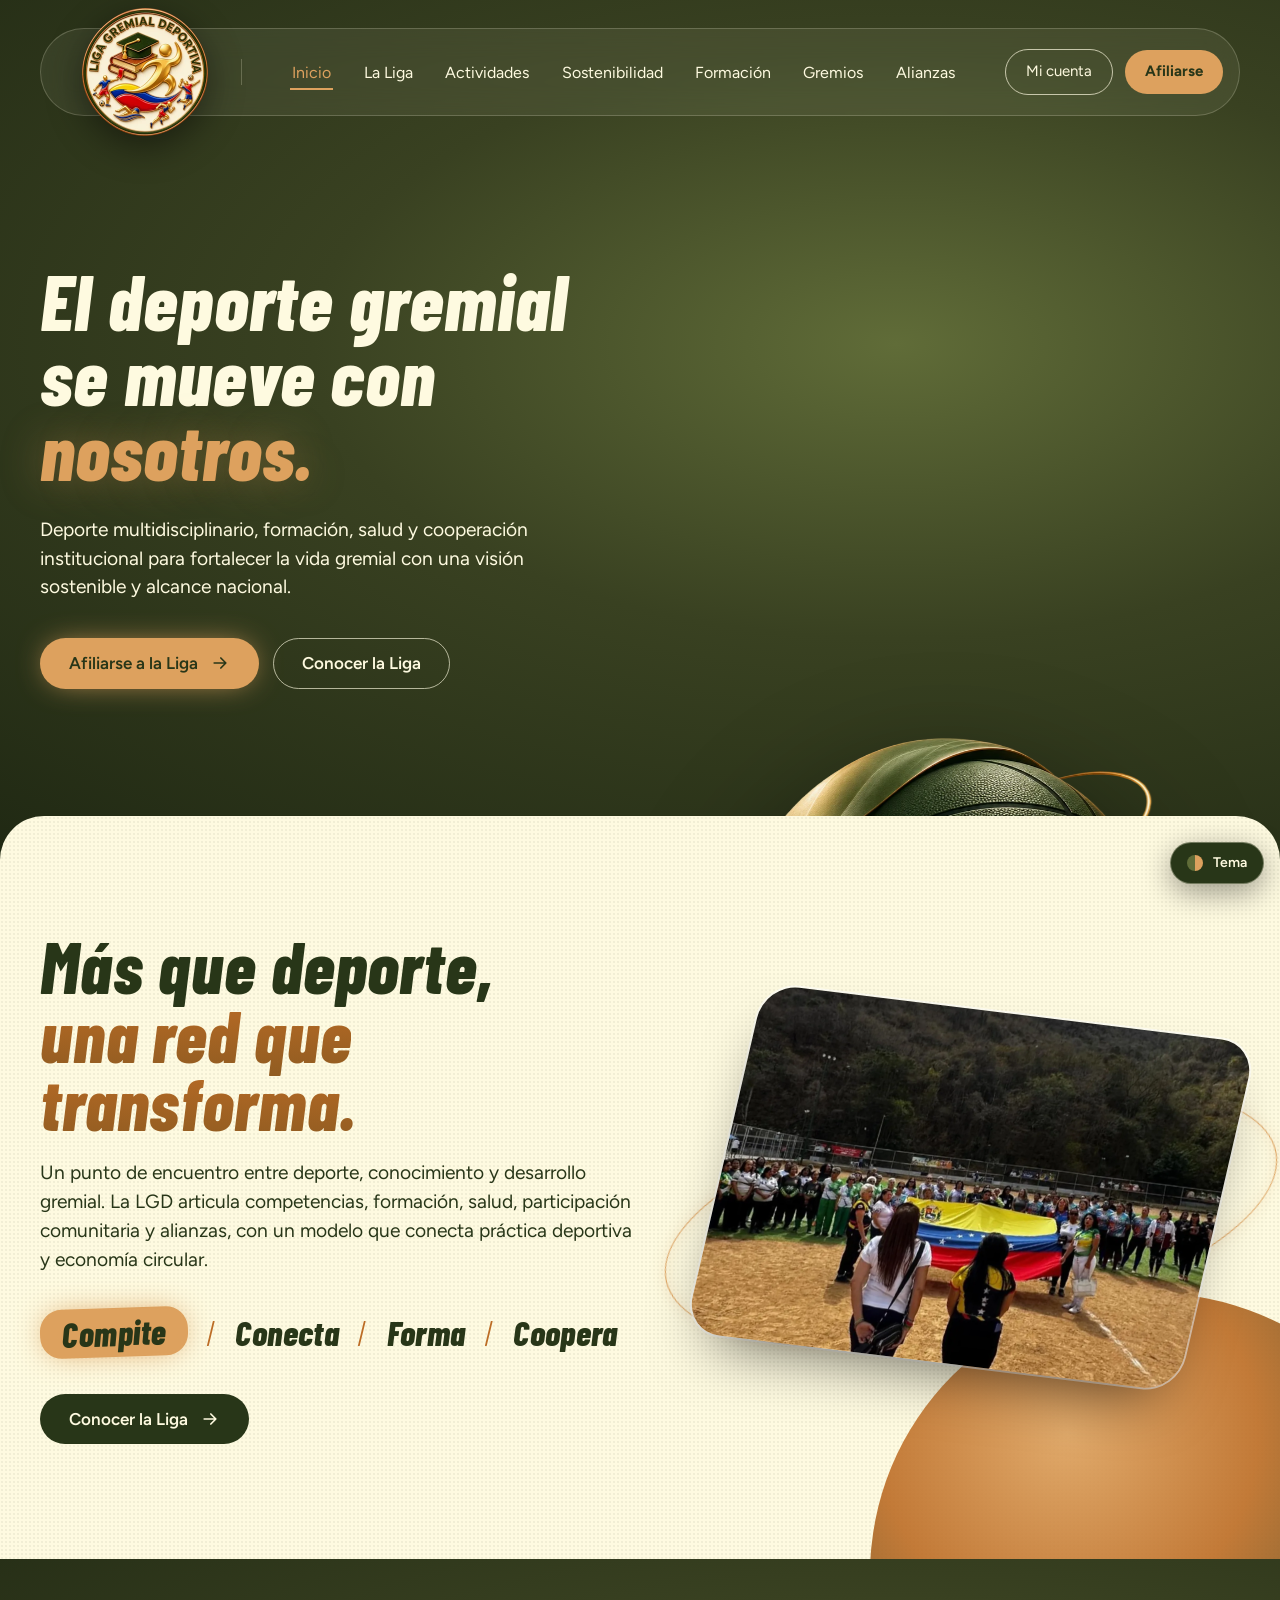
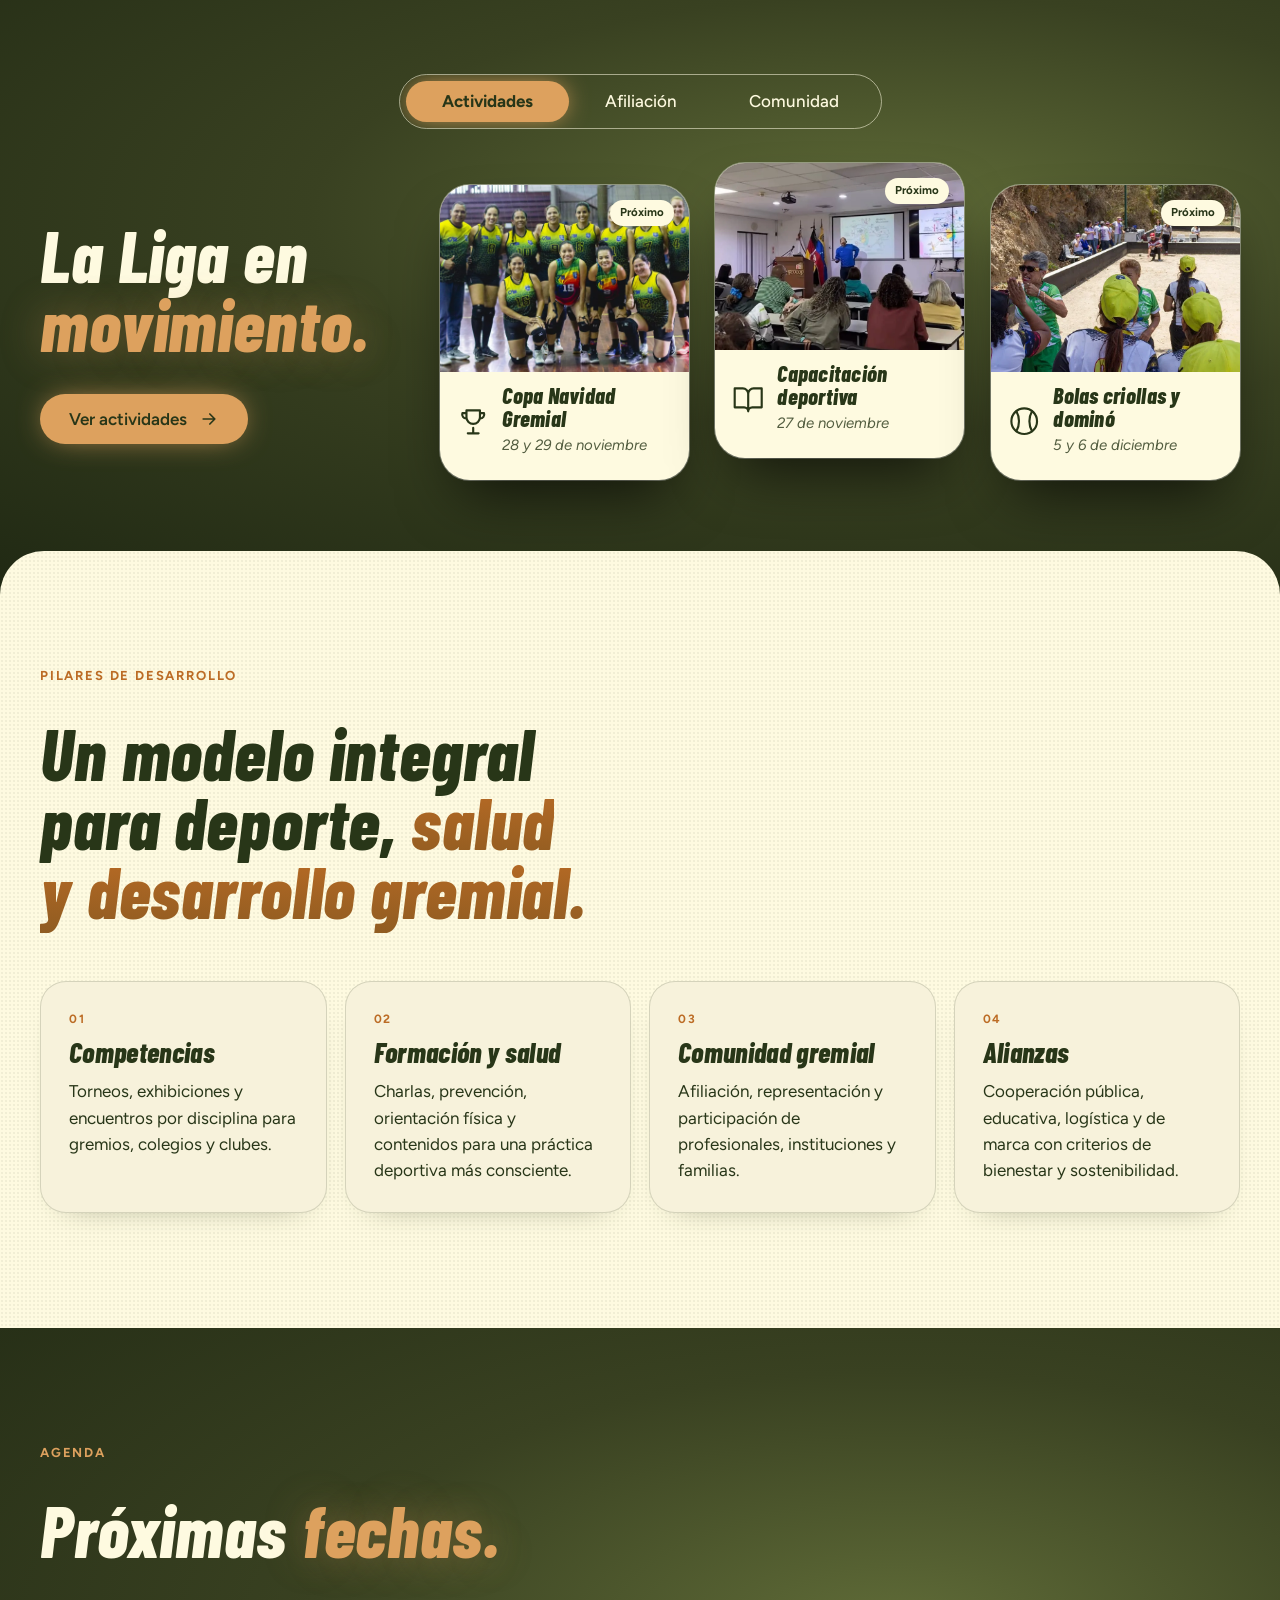
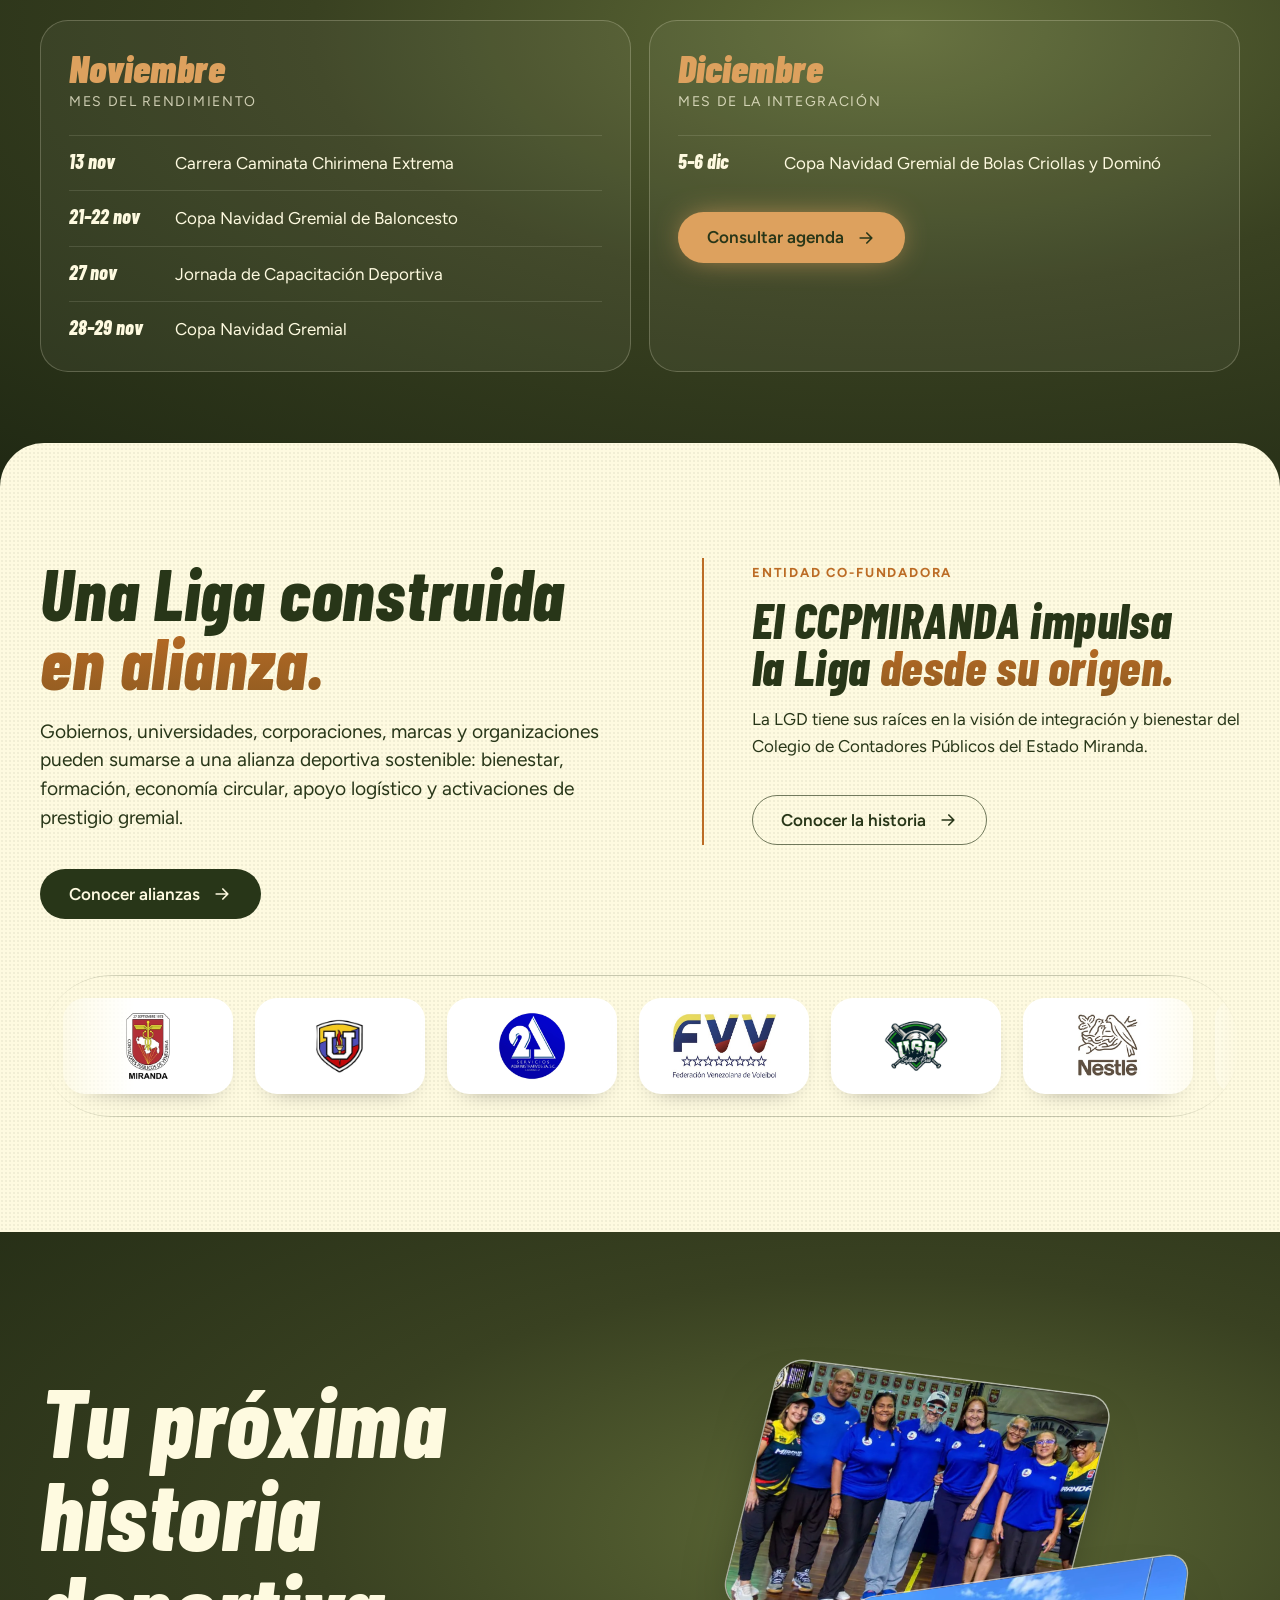
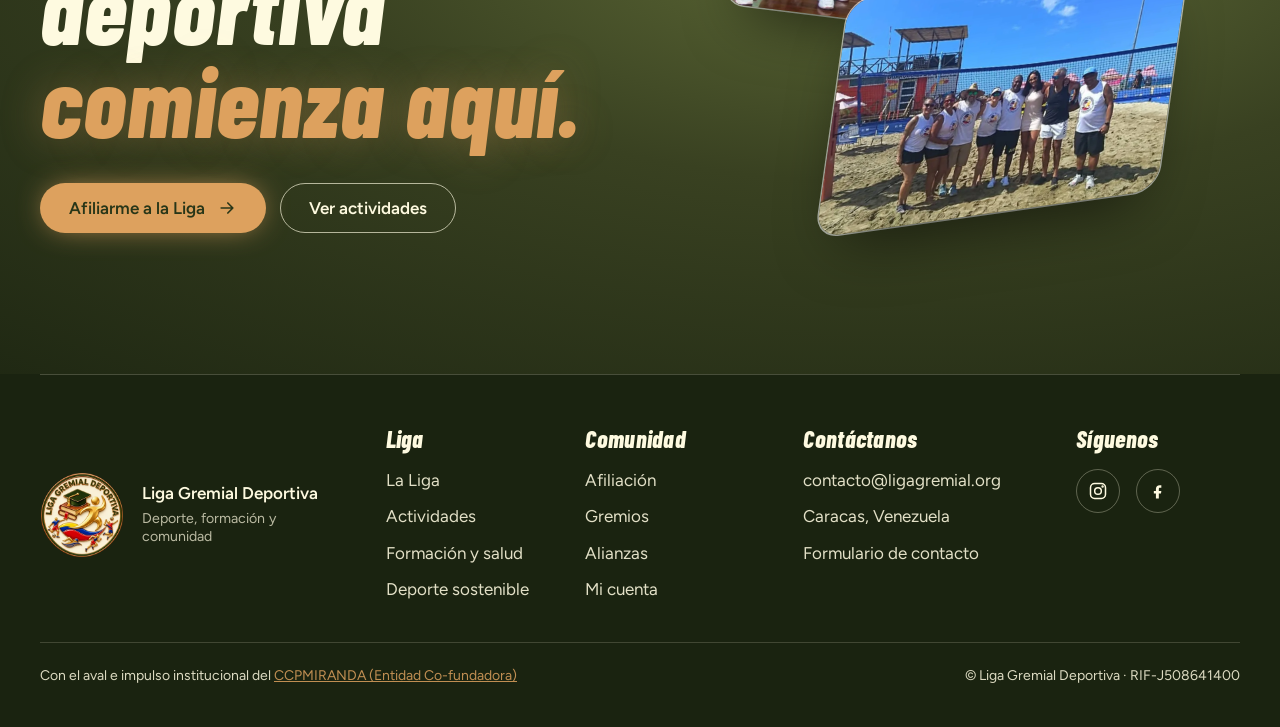
==== commit bf91f8ce: "Actualizar vista previa con las correcciones visuales Co-Authored-By: Claude Opus 5.5 <noreply@anthr" ====
--- a/index.html
+++ b/index.html
@@ -120,9 +120,9 @@
     <link rel="preconnect" href="https://fonts.googleapis.com" />
     <link rel="preconnect" href="https://fonts.gstatic.com" crossorigin />
     <link href="https://fonts.googleapis.com/css2?family=Barlow+Condensed:ital,wght@0,600;0,700;0,800;0,900;1,600;1,700;1,800;1,900&amp;family=Figtree:ital,wght@0,400;0,500;0,600;0,700;1,400;1,500&amp;display=swap" rel="stylesheet" />
-    <link rel="stylesheet" href="./rediseno.css?v=20261112" />
+    <link rel="stylesheet" href="./rediseno.css?v=20261113" />
     <script>(function(){var t='oliva';try{t=localStorage.getItem('lgd-tema')||t}catch(e){}document.documentElement.dataset.theme=t==='amatista'?'amatista':'oliva';})();</script>
-    <script src="./rediseno.js?v=20261112" defer></script>
+    <script src="./rediseno.js?v=20261113" defer></script>
   </head>
   <body class="page-fade">
     <a class="skip-link" href="#contenido">Saltar al contenido</a>
@@ -149,8 +149,8 @@
           <div class="stage" data-reveal="zoom">
             <img class="sphere " data-depth="0.35" src="./src/assets/rediseno/esfera-oliva-900.webp" srcset="./src/assets/rediseno/esfera-oliva-900.webp 900w, ./src/assets/rediseno/esfera-oliva.webp 1119w" sizes="(min-width: 1024px) 680px, 90vw" data-src-oliva="./src/assets/rediseno/esfera-oliva-900.webp" data-src-amatista="./src/assets/rediseno/esfera-amatista-900.webp" data-srcset-oliva="./src/assets/rediseno/esfera-oliva-900.webp 900w, ./src/assets/rediseno/esfera-oliva.webp 1119w" data-srcset-amatista="./src/assets/rediseno/esfera-amatista-900.webp 900w, ./src/assets/rediseno/esfera-amatista.webp 1159w" alt="" aria-hidden="true" width="900" height="828" />
             <a class="tilt-card" href="./actividades.html" data-depth="0.9" style="left:56%;top:22%;width:38%;--r:9deg;--k:-12deg"><figure style="margin:0"><img src="./src/assets/rediseno/fotos/actividades-hero-accion-20261014.webp" alt="Jugadora de voleibol gremial atacando en la red" /><figcaption><svg viewBox="0 0 24 24" fill="none" stroke="currentColor" stroke-width="1.6" stroke-linecap="round" aria-hidden="true"><circle cx="12" cy="12" r="9.5"/><path d="M12 2.5c-1.5 4 .3 7.6 3.6 9.6M12 12c-3.8 1-6.4 4-6.6 7.6M12 12c3.8-.4 7.1 1.4 9 4.4M7 4c3.4 2.4 5 5.3 5 8M21.3 10.4c-3.6-1.8-6.6-1.4-9.3 1.6M4.4 17.6c1.4-3.7 4.3-5.6 7.6-5.6"/></svg><span><b>Voleibol</b><small>Competencia gremial</small></span></figcaption></figure></a>
-            <a class="tilt-card" href="./comunidad-afiliacion.html" data-depth="1.2" style="left:22%;top:60%;width:36%;--r:-6deg;--k:5deg"><figure style="margin:0"><img src="./src/assets/rediseno/fotos/home-voleibol-principal.webp" alt="Atleta de la Liga en un partido de voleibol" /><figcaption><svg viewBox="0 0 24 24" fill="none" stroke="currentColor" stroke-width="1.6" stroke-linecap="round" aria-hidden="true"><circle cx="12" cy="8" r="4"/><path d="M4 21c0-4.4 3.6-7 8-7s8 2.6 8 7"/></svg><span><b>Atleta LGD</b><small>Perfil deportivo</small></span></figcaption></figure></a>
-            <a class="tilt-card" href="./institucional.html" data-depth="0.7" style="left:72%;top:76%;width:40%;--r:-5deg;--k:-16deg"><figure style="margin:0"><img src="./src/assets/rediseno/fotos/alianza-ucv-01.webp" alt="Representantes de LGD, CCPMIRANDA y la Dirección de Deportes UCV" /><figcaption><svg viewBox="0 0 24 24" fill="none" stroke="currentColor" stroke-width="1.6" stroke-linecap="round" stroke-linejoin="round" aria-hidden="true"><path d="M11 17l2 2a1 1 0 1 0 3-3"/><path d="M14 14l2.5 2.5a1 1 0 1 0 3-3l-3.9-3.9a3 3 0 0 0-4.2 0l-.9.9a1 1 0 1 1-3-3l2.8-2.8a5.8 5.8 0 0 1 7.1-.9l.5.3a2 2 0 0 0 1.4.2L21 4"/><path d="M21 3l1 11h-2M3 3L2 14l6.5 6.5a1 1 0 1 0 3-3M3 4h8"/></svg><span><b>Alianza institucional</b><small>Cooperación gremial</small></span></figcaption></figure></a>
+            <a class="tilt-card" href="./comunidad-afiliacion.html" data-depth="1.2" style="left:22%;top:60%;width:36%;--r:-6deg;--k:5deg"><figure style="margin:0"><img style="object-position:50% 40%" src="./src/assets/rediseno/fotos/home-voleibol-principal.webp" alt="Atleta de la Liga en un partido de voleibol" /><figcaption><svg viewBox="0 0 24 24" fill="none" stroke="currentColor" stroke-width="1.6" stroke-linecap="round" aria-hidden="true"><circle cx="12" cy="8" r="4"/><path d="M4 21c0-4.4 3.6-7 8-7s8 2.6 8 7"/></svg><span><b>Atleta LGD</b><small>Perfil deportivo</small></span></figcaption></figure></a>
+            <a class="tilt-card" href="./institucional.html" data-depth="0.7" style="left:72%;top:76%;width:40%;--r:-5deg;--k:-16deg"><figure style="margin:0"><img style="object-position:50% 40%" src="./src/assets/rediseno/fotos/alianza-ucv-01.webp" alt="Representantes de LGD, CCPMIRANDA y la Dirección de Deportes UCV" /><figcaption><svg viewBox="0 0 24 24" fill="none" stroke="currentColor" stroke-width="1.6" stroke-linecap="round" stroke-linejoin="round" aria-hidden="true"><path d="M11 17l2 2a1 1 0 1 0 3-3"/><path d="M14 14l2.5 2.5a1 1 0 1 0 3-3l-3.9-3.9a3 3 0 0 0-4.2 0l-.9.9a1 1 0 1 1-3-3l2.8-2.8a5.8 5.8 0 0 1 7.1-.9l.5.3a2 2 0 0 0 1.4.2L21 4"/><path d="M21 3l1 11h-2M3 3L2 14l6.5 6.5a1 1 0 1 0 3-3M3 4h8"/></svg><span><b>Alianza institucional</b><small>Cooperación gremial</small></span></figcaption></figure></a>
           </div>
         </div>
       </section>
@@ -166,7 +166,7 @@
           </div>
           <div class="photo-tilt" data-reveal="zoom">
             <div class="ring"></div>
-            <figure><img src="./src/assets/rediseno/fotos/home-principal-bandera-avila-hero-v2.webp" alt="Comunidad deportiva de la Liga con la bandera de Venezuela y El Ávila al fondo" loading="lazy" /></figure>
+            <figure><img style="object-position:50% 80%" src="./src/assets/rediseno/fotos/home-principal-bandera-avila-hero-v2.webp" alt="Comunidad deportiva de la Liga con la bandera de Venezuela y El Ávila al fondo" loading="lazy" /></figure>
           </div>
         </div>
       </section>
@@ -190,9 +190,9 @@
             <div>
               <div class="tab-panel" role="tabpanel" id="panel-act" aria-labelledby="tab-act">
                 <div class="act-grid">
-                  <a class="act-card" href="./actividades.html" style="--r:6deg" data-reveal><div class="media"><img src="./src/assets/rediseno/fotos/clubes-afiliados-20260929.webp" alt="Equipo femenino de voleibol de un club afiliado" loading="lazy" /><span class="tag">Próximo</span></div><div class="body"><svg viewBox="0 0 24 24" fill="none" stroke="currentColor" stroke-width="1.6" stroke-linecap="round" stroke-linejoin="round" aria-hidden="true"><path d="M8 21h8M12 17v4M7 4h10v5a5 5 0 0 1-10 0zM7 6H4a3 3 0 0 0 3 4M17 6h3a3 3 0 0 1-3 4"/></svg><div><h3>Copa Navidad Gremial</h3><p>28 y 29 de noviembre</p></div></div></a>
-                  <a class="act-card" href="./actividades.html" style="--r:8deg" data-reveal><div class="media"><img src="./src/assets/rediseno/fotos/charlas-01.webp" alt="Participantes en una jornada formativa de LGD" loading="lazy" /><span class="tag">Próximo</span></div><div class="body"><svg viewBox="0 0 24 24" fill="none" stroke="currentColor" stroke-width="1.6" stroke-linecap="round" stroke-linejoin="round" aria-hidden="true"><path d="M2 4h6a4 4 0 0 1 4 4v13a3 3 0 0 0-3-3H2zM22 4h-6a4 4 0 0 0-4 4v13a3 3 0 0 1 3-3h7z"/></svg><div><h3>Capacitación deportiva</h3><p>27 de noviembre</p></div></div></a>
-                  <a class="act-card" href="./actividades.html" style="--r:10deg" data-reveal><div class="media"><img src="./src/assets/rediseno/fotos/evento-bolas-criollas.webp" alt="Encuentro de bolas criollas gremial" loading="lazy" /><span class="tag">Próximo</span></div><div class="body"><svg viewBox="0 0 24 24" fill="none" stroke="currentColor" stroke-width="1.6" stroke-linecap="round" aria-hidden="true"><circle cx="12" cy="12" r="9.5"/><path d="M6.2 4.6c2.6 4.4 2.6 10.4 0 14.8M17.8 4.6c-2.6 4.4-2.6 10.4 0 14.8"/></svg><div><h3>Bolas criollas y dominó</h3><p>5 y 6 de diciembre</p></div></div></a>
+                  <a class="act-card" href="./actividades.html" style="--r:6deg" data-reveal><div class="media"><img style="object-position:50% 35%" src="./src/assets/rediseno/fotos/clubes-afiliados-20260929.webp" alt="Equipo femenino de voleibol de un club afiliado" loading="lazy" /><span class="tag">Próximo</span></div><div class="body"><svg viewBox="0 0 24 24" fill="none" stroke="currentColor" stroke-width="1.6" stroke-linecap="round" stroke-linejoin="round" aria-hidden="true"><path d="M8 21h8M12 17v4M7 4h10v5a5 5 0 0 1-10 0zM7 6H4a3 3 0 0 0 3 4M17 6h3a3 3 0 0 1-3 4"/></svg><div><h3>Copa Navidad Gremial</h3><p>28 y 29 de noviembre</p></div></div></a>
+                  <a class="act-card" href="./actividades.html" style="--r:8deg" data-reveal><div class="media"><img style="object-position:50% 62%" src="./src/assets/rediseno/fotos/charlas-01.webp" alt="Participantes en una jornada formativa de LGD" loading="lazy" /><span class="tag">Próximo</span></div><div class="body"><svg viewBox="0 0 24 24" fill="none" stroke="currentColor" stroke-width="1.6" stroke-linecap="round" stroke-linejoin="round" aria-hidden="true"><path d="M2 4h6a4 4 0 0 1 4 4v13a3 3 0 0 0-3-3H2zM22 4h-6a4 4 0 0 0-4 4v13a3 3 0 0 1 3-3h7z"/></svg><div><h3>Capacitación deportiva</h3><p>27 de noviembre</p></div></div></a>
+                  <a class="act-card" href="./actividades.html" style="--r:10deg" data-reveal><div class="media"><img style="object-position:50% 60%" src="./src/assets/rediseno/fotos/evento-bolas-criollas.webp" alt="Encuentro de bolas criollas gremial" loading="lazy" /><span class="tag">Próximo</span></div><div class="body"><svg viewBox="0 0 24 24" fill="none" stroke="currentColor" stroke-width="1.6" stroke-linecap="round" aria-hidden="true"><circle cx="12" cy="12" r="9.5"/><path d="M6.2 4.6c2.6 4.4 2.6 10.4 0 14.8M17.8 4.6c-2.6 4.4-2.6 10.4 0 14.8"/></svg><div><h3>Bolas criollas y dominó</h3><p>5 y 6 de diciembre</p></div></div></a>
                 </div>
               </div>
               <div class="tab-panel" role="tabpanel" id="panel-afi" aria-labelledby="tab-afi" hidden>
@@ -268,8 +268,8 @@
           </div>
           <div class="cta-stage" data-reveal="zoom">
             <img class="sphere " data-depth="0.4" src="./src/assets/rediseno/esfera-oliva-900.webp" srcset="./src/assets/rediseno/esfera-oliva-900.webp 900w, ./src/assets/rediseno/esfera-oliva.webp 1119w" sizes="(min-width: 1024px) 860px, 120vw" data-src-oliva="./src/assets/rediseno/esfera-oliva-900.webp" data-src-amatista="./src/assets/rediseno/esfera-amatista-900.webp" data-srcset-oliva="./src/assets/rediseno/esfera-oliva-900.webp 900w, ./src/assets/rediseno/esfera-oliva.webp 1119w" data-srcset-amatista="./src/assets/rediseno/esfera-amatista-900.webp 900w, ./src/assets/rediseno/esfera-amatista.webp 1159w" alt="" aria-hidden="true" width="900" height="828" />
-            <div class="cta-photo" style="left:40%;top:30%;width:62%;aspect-ratio:4/3;--r:7deg;--k:-7deg"><img src="./src/assets/rediseno/fotos/contactanos-20260929.webp" alt="Equipo de la Liga celebrando en la cancha" loading="lazy" /></div>
-            <div class="cta-photo" style="left:56%;top:68%;width:64%;aspect-ratio:3/2;--r:-8deg;--k:-16deg"><img src="./src/assets/rediseno/fotos/playa-03.webp" alt="Participantes de la Copa Gremial de Voleibol de Arena" loading="lazy" /></div>
+            <div class="cta-photo" style="left:40%;top:30%;width:62%;aspect-ratio:4/3;--r:7deg;--k:-7deg"><img style="object-position:50% 30%" src="./src/assets/rediseno/fotos/contactanos-20260929.webp" alt="Equipo de la Liga celebrando en la cancha" loading="lazy" /></div>
+            <div class="cta-photo" style="left:56%;top:68%;width:64%;aspect-ratio:3/2;--r:-8deg;--k:-16deg"><img style="object-position:50% 45%" src="./src/assets/rediseno/fotos/playa-03.webp" alt="Participantes de la Copa Gremial de Voleibol de Arena" loading="lazy" /></div>
           </div>
         </div>
       </section>
--- a/rediseno.css
+++ b/rediseno.css
@@ -86,6 +86,11 @@
 .dark .eyebrow { color: var(--lgd-accent); }
 .lead { font-size: clamp(1.05rem, 1.5vw, 1.4rem); line-height: 1.5; max-width: 640px; }
 .muted { opacity: .82; }
+
+/* Titulares: separación entre letras para que la itálica 800 sea legible (opción A elegida por LGD) */
+:is(.display, .card h3, .act-card h3, .tilt-card b, .type-card b, .month h3, .compare p, .step-heading h3, .pills, .site-foot h4, .gallery figcaption) {
+  letter-spacing: .012em; font-weight: 800; line-height: .96;
+}
 
 /* ---------- Secciones ---------- */
 .dark {
@@ -251,9 +256,9 @@
 /* ---------- Cuadrículas de contenido ---------- */
 .cards { display: grid; gap: 18px; grid-template-columns: repeat(auto-fit, minmax(min(100%, 250px), 1fr)); }
 @media (min-width: 960px) { .cards-3 { grid-template-columns: repeat(3, minmax(0, 1fr)); } }
-.card { padding: 28px; border-radius: 26px; background: color-mix(in srgb, var(--lgd-paper-2) 70%, white); color: var(--lgd-ink); transition: transform .35s var(--ease-out), box-shadow .35s; }
+.card { padding: 28px; border: 1px solid color-mix(in srgb, var(--lgd-ink) 16%, transparent); border-radius: 26px; background: color-mix(in srgb, var(--lgd-paper-2) 70%, white); color: var(--lgd-ink); box-shadow: 0 14px 30px -26px color-mix(in srgb, var(--lgd-ink) 60%, transparent); transition: transform .35s var(--ease-out), box-shadow .35s; }
 .card:hover { transform: translateY(-4px); box-shadow: 0 22px 40px -26px color-mix(in srgb, var(--lgd-ink) 70%, transparent); }
-.dark .card { background: color-mix(in srgb, var(--lgd-light) 6%, transparent); color: var(--lgd-light); border: 1px solid color-mix(in srgb, var(--lgd-light) 14%, transparent); }
+.dark .card { background: color-mix(in srgb, var(--lgd-light) 6%, transparent); color: var(--lgd-light); border: 1px solid color-mix(in srgb, var(--lgd-light) 22%, transparent); box-shadow: none; }
 .card .kicker { display: block; margin-bottom: 10px; font-size: 12px; font-weight: 700; letter-spacing: .14em; text-transform: uppercase; color: var(--lgd-accent-deep); }
 .dark .card .kicker { color: var(--lgd-accent); }
 .card h3 { font: italic 800 clamp(1.5rem, 2.2vw, 2rem)/1 var(--font-display); }
@@ -282,7 +287,7 @@
 /* ---------- Agenda ---------- */
 .timeline { display: grid; gap: 18px; }
 @media (min-width: 860px) { .timeline { grid-template-columns: repeat(2, minmax(0, 1fr)); } }
-.month { padding: 28px; border-radius: 28px; border: 1px solid color-mix(in srgb, var(--lgd-light) 15%, transparent); background: color-mix(in srgb, var(--lgd-light) 5%, transparent); }
+.month { padding: 28px; border-radius: 28px; border: 1px solid color-mix(in srgb, var(--lgd-light) 22%, transparent); background: color-mix(in srgb, var(--lgd-light) 5%, transparent); }
 .month h3 { font: italic 900 2.4rem/1 var(--font-display); color: var(--lgd-accent); }
 .month > p { margin-top: 4px; font-size: 14px; letter-spacing: .12em; text-transform: uppercase; opacity: .75; }
 .month ol { display: grid; gap: 14px; margin: 22px 0 0; padding: 0; list-style: none; }
@@ -319,6 +324,46 @@
 .org-l3 .org-node { background: var(--lgd-org-3); color: var(--lgd-light); }
 .org-l4 .org-node { background: color-mix(in srgb, var(--lgd-paper-2) 70%, white); color: var(--lgd-ink); border: 1px solid color-mix(in srgb, var(--lgd-org-1) 45%, transparent); }
 .org-caption { margin-top: 10px; font-size: 13px; letter-spacing: .14em; text-transform: uppercase; color: var(--lgd-accent-deep); }
+
+/* Organigrama jerárquico (referencia de LGD) */
+.org2 { --g: 18px; --stem: 30px; --line: var(--lgd-accent-deep); position: relative; max-width: 1100px; margin-inline: auto; }
+.o-node { position: relative; display: grid; place-items: center; min-height: 72px; padding: 14px 18px; border: 1px solid color-mix(in srgb, var(--lgd-ink) 16%, transparent); border-radius: 16px; background: #fff; color: var(--lgd-ink); text-align: center; font-weight: 700; line-height: 1.25; box-shadow: 0 14px 28px -24px rgba(0,0,0,.6); transition: transform .3s var(--ease-out); }
+.o-node:hover { transform: translateY(-3px); }
+.o-node small { display: block; margin-top: 4px; font-weight: 400; opacity: .75; }
+.o-main { width: min(100%, 300px); margin-inline: auto; background: var(--lgd-org-1); border-color: transparent; color: #fff; font: italic 800 1.5rem/1 var(--font-display); }
+.o-honor { margin-top: 26px; border: 2px solid var(--lgd-accent); background: color-mix(in srgb, var(--lgd-accent) 10%, white); }
+.o-top { position: relative; padding-bottom: var(--stem); }
+.o-top::after, .o-row4::before, .o-dir::before, .o-row4 > .o-node::before, .o-dir > .o-node::before, .o-trunk { content: ""; position: absolute; background: var(--line); }
+.o-top::after { left: 50%; bottom: 0; width: 2px; height: var(--stem); translate: -1px 0; }
+.o-row4, .o-dir { position: relative; display: grid; grid-template-columns: repeat(4, minmax(0, 1fr)); column-gap: var(--g); padding-top: var(--stem); }
+.o-row4::before, .o-dir::before { top: 0; height: 2px; left: calc((100% - 3 * var(--g)) / 8); }
+.o-row4::before { right: calc((100% - 3 * var(--g)) / 8); }
+.o-dir::before { right: calc((100% - 3 * var(--g)) * 3 / 8 + var(--g)); }
+.o-row4 > .o-node::before, .o-dir > .o-node::before { left: 50%; top: calc(-1 * var(--stem) - 1px); width: 2px; height: var(--stem); translate: -1px 0; }
+.o-row4 > .o-honor::before { display: none; }
+.o-row4 > :nth-child(1) { grid-column: 1; grid-row: 1; }
+.o-row4 > :nth-child(2) { grid-column: 2; grid-row: 1; }
+.o-row4 > :nth-child(3) { grid-column: 3; grid-row: 1; }
+.o-row4 > :nth-child(4) { grid-column: 4; grid-row: 1; }
+.o-row4 > .o-honor { grid-column: 4; grid-row: 2; }
+.o-trunk { grid-column: 1; grid-row: 2; position: relative; justify-self: center; width: 2px; }
+.o-dash { grid-column: 1 / 4; grid-row: 2; align-self: center; margin: 13px calc(-1 * var(--g)) 0 calc((100% - 2 * var(--g)) / 6); border-top: 2px dashed var(--line); }
+.o-dir-label { display: none; }
+.o-coord { margin-top: 48px; text-align: center; }
+.o-coord .chips { justify-content: center; margin-top: 14px; }
+@media (max-width: 859px) {
+  .o-top { padding-bottom: 18px; }
+  .o-top::after { left: 22px; height: 18px; }
+  .o-row4, .o-dir { grid-template-columns: 1fr; row-gap: 12px; margin-left: 22px; padding: 0 0 0 22px; border-left: 2px solid var(--line); }
+  .o-row4 > *, .o-row4 > .o-honor { grid-column: 1 !important; grid-row: auto !important; }
+  .o-row4::before, .o-dir::before, .o-trunk, .o-dash { display: none; }
+  .o-row4 > .o-node::before, .o-dir > .o-node::before, .o-row4 > .o-honor::before { display: block; left: -22px; top: 50%; width: 22px; height: 2px; translate: 0 -1px; }
+  .o-row4 > .o-honor::before { background: none; border-top: 2px dashed var(--line); }
+  .o-honor { margin-top: 0; }
+  .o-dir { margin-top: 12px; margin-left: 66px; }
+  .o-dir-label { display: block; margin: 18px 0 0 44px; font-size: 12px; font-weight: 700; letter-spacing: .12em; text-transform: uppercase; color: var(--lgd-accent-deep); }
+  .o-main { margin-inline: 0; }
+}
 
 /* ---------- Comparativa de modelo ---------- */
 .compare { display: grid; gap: 14px; }
@@ -410,7 +455,7 @@
 .type-card b { font: italic 800 1.35rem/1.05 var(--font-display); }
 .type-card span { font-size: 14px; font-weight: 400; opacity: .78; }
 .contact-form .type-card:has(input:checked) { border-color: var(--lgd-accent-deep); background: color-mix(in srgb, var(--lgd-accent) 14%, white); }
-.pre-registration-lookup { display: grid; gap: 14px; padding: 20px; border-radius: 22px; background: color-mix(in srgb, var(--lgd-paper-2) 60%, white); }
+.pre-registration-lookup { display: grid; gap: 14px; padding: 20px; border: 1px solid color-mix(in srgb, var(--lgd-ink) 14%, transparent); border-radius: 22px; background: color-mix(in srgb, var(--lgd-paper-2) 60%, white); }
 .pre-registration-lookup[hidden] { display: none; }
 .pre-registration-lookup__heading { display: grid; gap: 5px; }
 .pre-registration-lookup__heading span { font-size: 12px; font-weight: 700; letter-spacing: .12em; text-transform: uppercase; color: var(--lgd-accent-deep); }
@@ -431,7 +476,7 @@
 .conditional-fields legend { padding: 0 8px; font: italic 800 1.3rem/1 var(--font-display); }
 .conditional-subfields { display: grid; gap: 16px; }
 @media (min-width: 680px) { .conditional-subfields { grid-template-columns: repeat(2, minmax(0, 1fr)); } }
-.summary-box { display: grid; border-radius: 20px; background: color-mix(in srgb, var(--lgd-paper-2) 55%, white); }
+.summary-box { display: grid; border: 1px solid color-mix(in srgb, var(--lgd-ink) 14%, transparent); border-radius: 20px; background: color-mix(in srgb, var(--lgd-paper-2) 55%, white); }
 .summary-box div { padding: 14px 18px; border-bottom: 1px solid color-mix(in srgb, var(--lgd-ink) 10%, transparent); }
 .summary-box div:last-child { border-bottom: 0; }
 .summary-box b { display: block; font-size: 12px; letter-spacing: .1em; text-transform: uppercase; opacity: .7; }
@@ -454,6 +499,7 @@
 .theme-options { position: absolute; right: 0; bottom: calc(100% + 10px); width: min(260px, calc(100vw - 32px)); padding: 12px; border: 1px solid color-mix(in srgb, var(--lgd-light) 25%, transparent); border-radius: 18px; background: var(--lgd-bg); color: var(--lgd-light); box-shadow: 0 16px 45px #0008; }
 .theme-options[hidden] { display: none; }
 .theme-options p { margin: 3px 8px 10px; font-size: 12px; opacity: .75; }
+.theme-options p + p, .theme-options button + p { margin-top: 14px; }
 .theme-options button { display: flex; align-items: center; gap: 10px; width: 100%; margin: 2px 0; padding: 11px 12px; border: 0; border-radius: 10px; background: transparent; color: inherit; font: inherit; text-align: left; cursor: pointer; }
 .theme-options button span { width: 22px; height: 22px; border-radius: 50%; }
 .theme-options button:hover, .theme-options button[aria-pressed="true"] { background: var(--lgd-accent); color: var(--lgd-action-ink); }
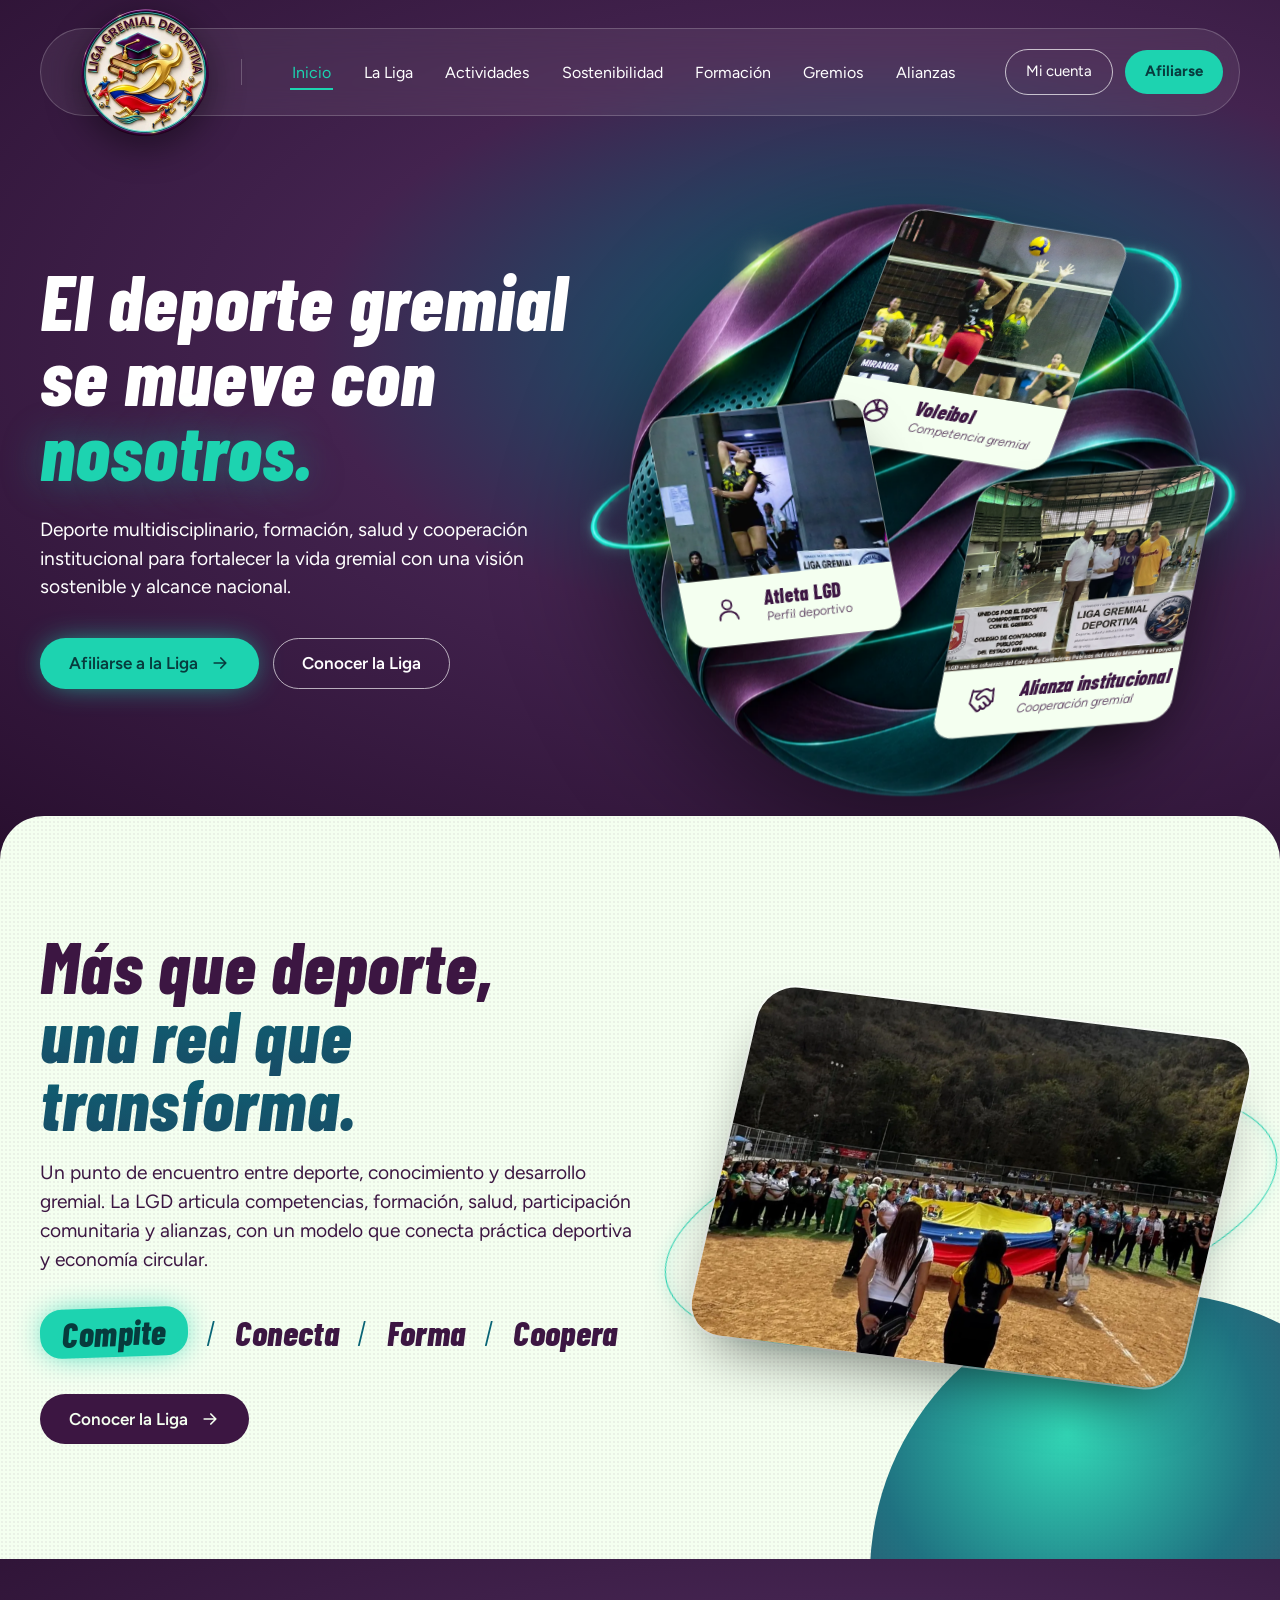
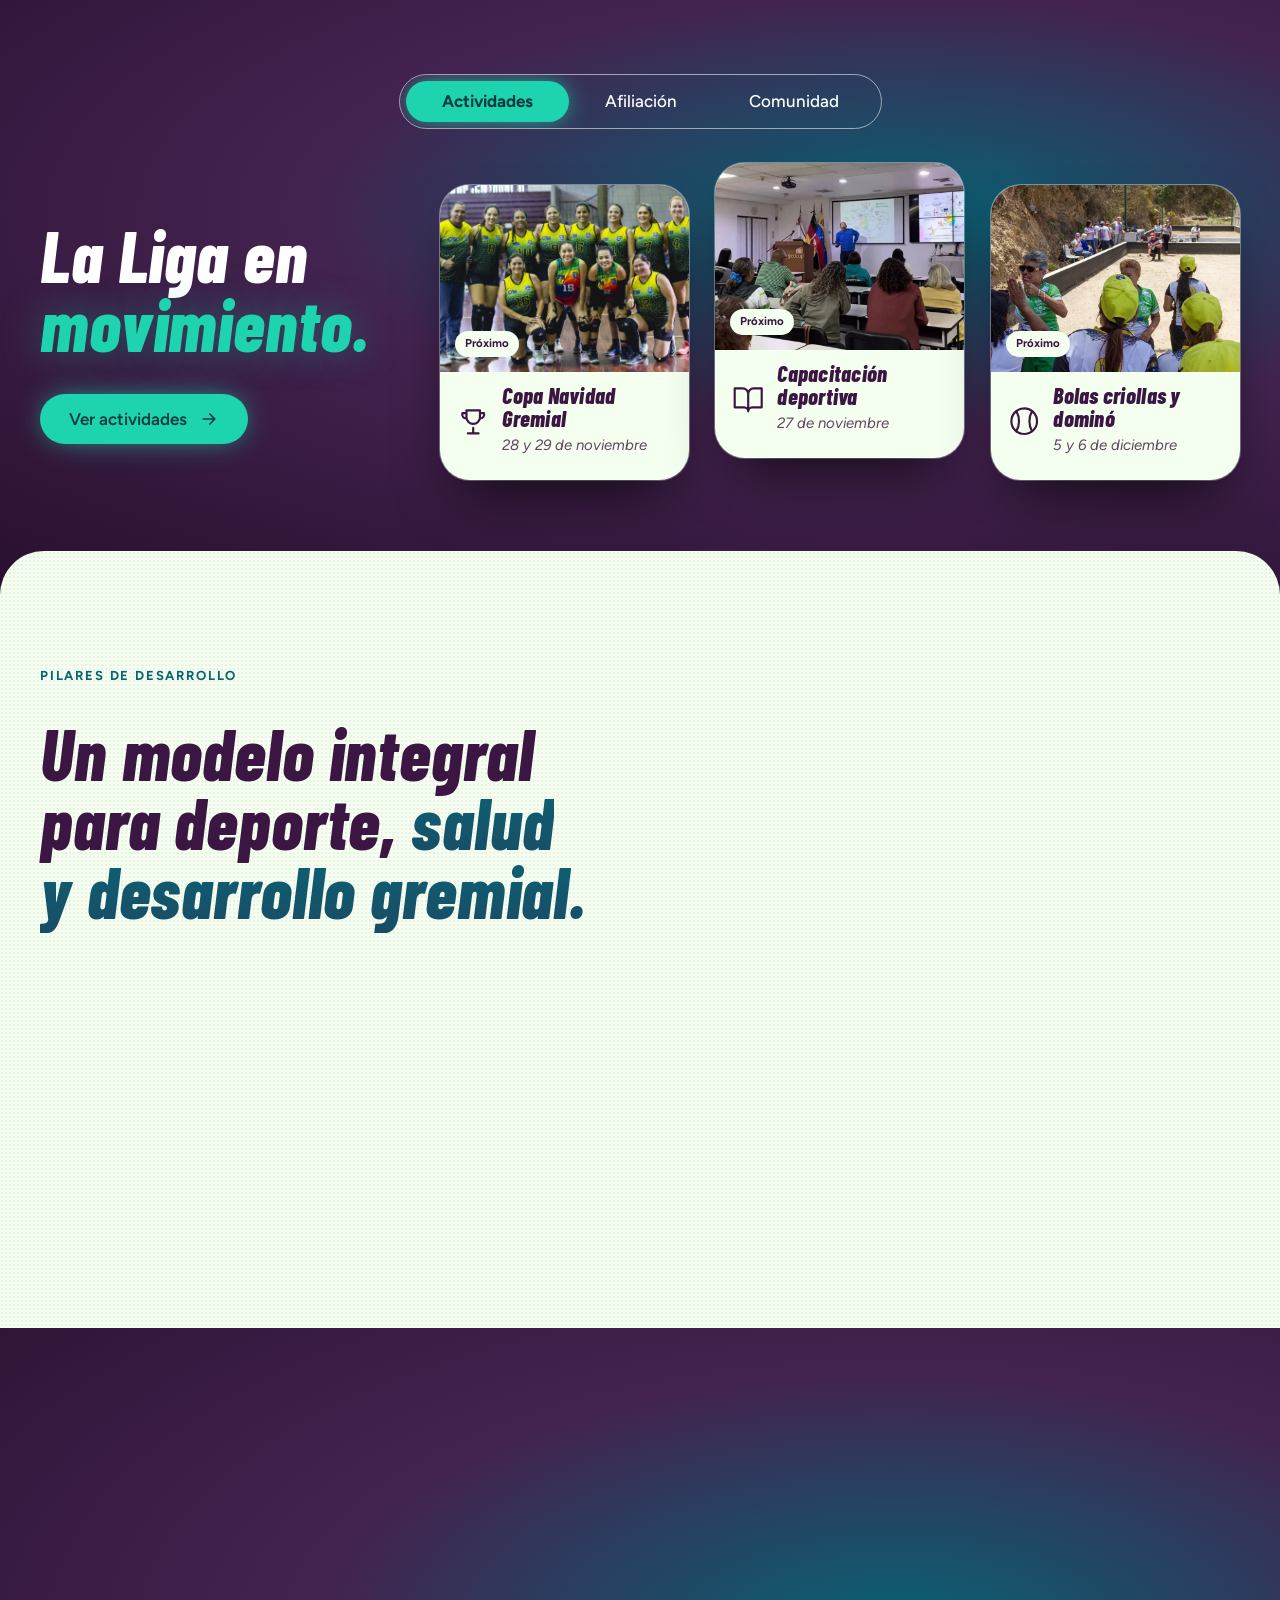
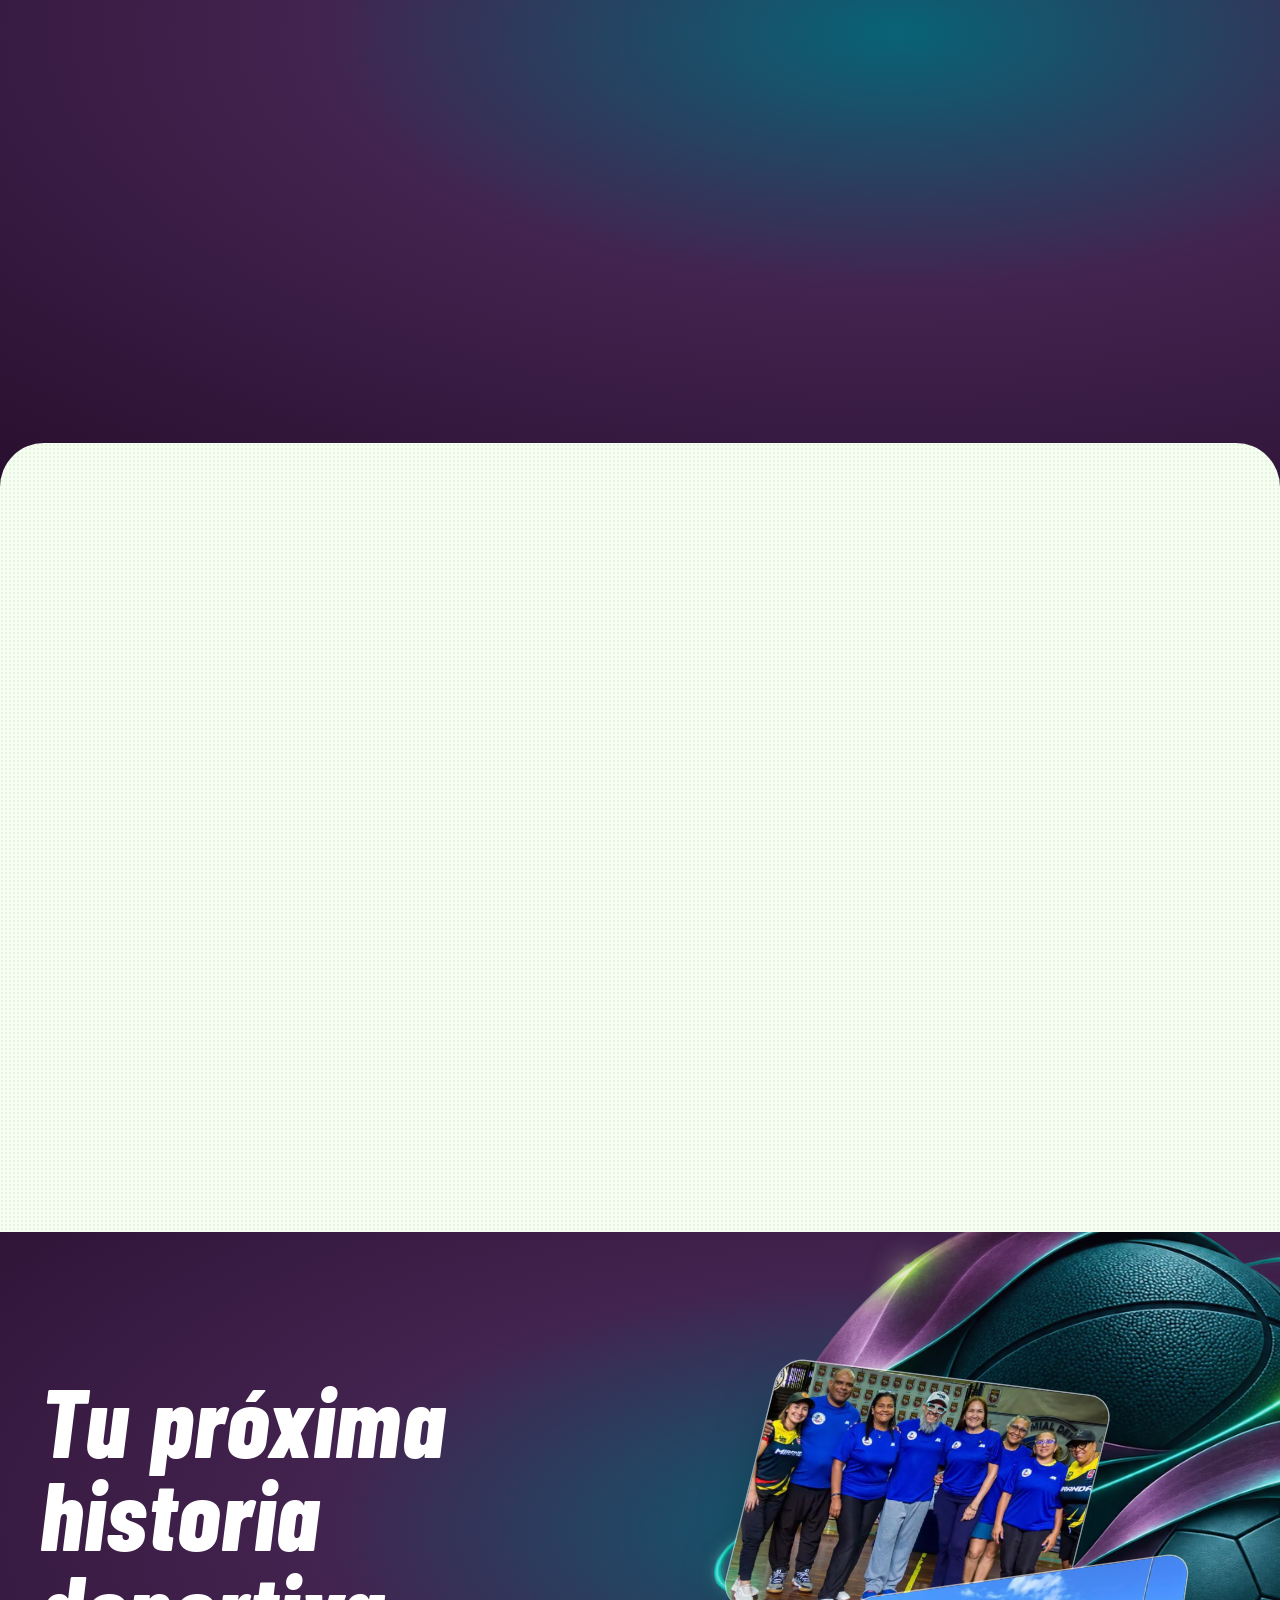
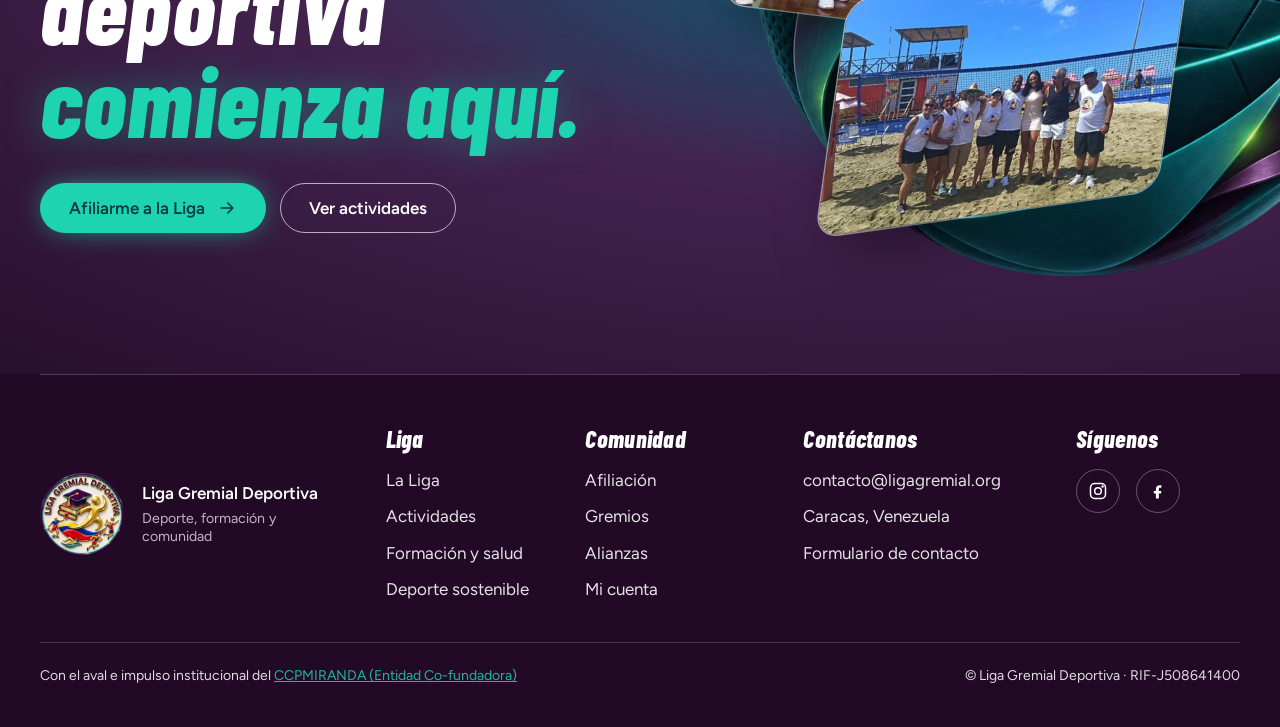
==== commit a6d150ac: "Vista previa: paleta oficial amatista · teal · turquesa Co-Authored-By: Claude Opus 5.5 <noreply@ant" ====
--- a/index.html
+++ b/index.html
@@ -7,7 +7,7 @@
     <title>Liga Gremial Deportiva | Deporte, salud y gremios</title>
     <meta name="description" content="Liga Gremial Deportiva (LGD): deporte multidisciplinario, formación, salud, sostenibilidad y cooperación para gremios, instituciones y comunidad." />
     <meta name="keywords" content="LGD, Liga Gremial Deportiva, Liga Gremial, LGD Venezuela, LGD VNZLA, ligagremial.org, liga gremial deportiva venezuela, deporte gremial, deporte gremial Venezuela, deportes gremiales, liga deportiva gremial" />
-    <meta name="theme-color" content="#283618" />
+    <meta name="theme-color" content="#3c1642" />
     <meta name="color-scheme" content="light" />
     <meta name="application-name" content="Liga Gremial Deportiva" />
     <meta name="apple-mobile-web-app-title" content="LGD" />
@@ -120,15 +120,15 @@
     <link rel="preconnect" href="https://fonts.googleapis.com" />
     <link rel="preconnect" href="https://fonts.gstatic.com" crossorigin />
     <link href="https://fonts.googleapis.com/css2?family=Barlow+Condensed:ital,wght@0,600;0,700;0,800;0,900;1,600;1,700;1,800;1,900&amp;family=Figtree:ital,wght@0,400;0,500;0,600;0,700;1,400;1,500&amp;display=swap" rel="stylesheet" />
-    <link rel="stylesheet" href="./rediseno.css?v=20261113" />
-    <script>(function(){var t='oliva';try{t=localStorage.getItem('lgd-tema')||t}catch(e){}document.documentElement.dataset.theme=t==='amatista'?'amatista':'oliva';})();</script>
-    <script src="./rediseno.js?v=20261113" defer></script>
+    <link rel="stylesheet" href="./lgd-tokens.css?v=20261113" />
+    <link rel="stylesheet" href="./rediseno.css?v=20261114" />
+    <script src="./rediseno.js?v=20261114" defer></script>
   </head>
   <body class="page-fade">
     <a class="skip-link" href="#contenido">Saltar al contenido</a>
     <header class="site-head">
       <nav class="nav-bar" aria-label="Navegación principal">
-        <a class="brand" href="./index.html" aria-label="Liga Gremial Deportiva, inicio"><img class="" src="./src/assets/rediseno/logo-oliva-256.webp" data-src-oliva="./src/assets/rediseno/logo-oliva-256.webp" data-src-amatista="./src/assets/rediseno/logo-amatista-256.webp" alt="Logo de la Liga Gremial Deportiva" width="256" height="256" /></a>
+        <a class="brand" href="./index.html" aria-label="Liga Gremial Deportiva, inicio"><img class="" src="./src/assets/rediseno/logo-amatista-256.webp" alt="Logo de la Liga Gremial Deportiva" width="256" height="256" /></a>
         <ul class="nav-links"><li><a href="./index.html" aria-current="page">Inicio</a></li><li><a href="./liga.html">La Liga</a></li><li><a href="./actividades.html">Actividades</a></li><li><a href="./deporte-sostenible.html">Sostenibilidad</a></li><li><a href="./formacion-salud.html">Formación</a></li><li><a href="./gremios.html">Gremios</a></li><li><a href="./institucional.html">Alianzas</a></li></ul>
         <div class="nav-actions"><a class="nav-account" href="https://ligagremial.org/cuenta.html">Mi cuenta</a><a class="nav-join" href="./comunidad-afiliacion.html">Afiliarse</a></div>
         <button class="nav-toggle" type="button" aria-label="Abrir menú" aria-expanded="false" aria-controls="menu-movil"><span></span></button>
@@ -147,7 +147,7 @@
             <div class="btn-row"><a class="btn btn-accent" href="./comunidad-afiliacion.html">Afiliarse a la Liga<svg viewBox="0 0 24 24" fill="none" stroke="currentColor" stroke-width="2" stroke-linecap="round" stroke-linejoin="round" aria-hidden="true"><path d="M5 12h14M13 6l6 6-6 6"/></svg></a><a class="btn btn-ghost" href="./liga.html">Conocer la Liga</a></div>
           </div>
           <div class="stage" data-reveal="zoom">
-            <img class="sphere " data-depth="0.35" src="./src/assets/rediseno/esfera-oliva-900.webp" srcset="./src/assets/rediseno/esfera-oliva-900.webp 900w, ./src/assets/rediseno/esfera-oliva.webp 1119w" sizes="(min-width: 1024px) 680px, 90vw" data-src-oliva="./src/assets/rediseno/esfera-oliva-900.webp" data-src-amatista="./src/assets/rediseno/esfera-amatista-900.webp" data-srcset-oliva="./src/assets/rediseno/esfera-oliva-900.webp 900w, ./src/assets/rediseno/esfera-oliva.webp 1119w" data-srcset-amatista="./src/assets/rediseno/esfera-amatista-900.webp 900w, ./src/assets/rediseno/esfera-amatista.webp 1159w" alt="" aria-hidden="true" width="900" height="828" />
+            <img class="sphere " data-depth="0.35" src="./src/assets/rediseno/esfera-amatista-900.webp" srcset="./src/assets/rediseno/esfera-amatista-900.webp 900w, ./src/assets/rediseno/esfera-amatista.webp 1159w" sizes="(min-width: 1024px) 680px, 90vw" alt="" aria-hidden="true" width="900" height="801" />
             <a class="tilt-card" href="./actividades.html" data-depth="0.9" style="left:56%;top:22%;width:38%;--r:9deg;--k:-12deg"><figure style="margin:0"><img src="./src/assets/rediseno/fotos/actividades-hero-accion-20261014.webp" alt="Jugadora de voleibol gremial atacando en la red" /><figcaption><svg viewBox="0 0 24 24" fill="none" stroke="currentColor" stroke-width="1.6" stroke-linecap="round" aria-hidden="true"><circle cx="12" cy="12" r="9.5"/><path d="M12 2.5c-1.5 4 .3 7.6 3.6 9.6M12 12c-3.8 1-6.4 4-6.6 7.6M12 12c3.8-.4 7.1 1.4 9 4.4M7 4c3.4 2.4 5 5.3 5 8M21.3 10.4c-3.6-1.8-6.6-1.4-9.3 1.6M4.4 17.6c1.4-3.7 4.3-5.6 7.6-5.6"/></svg><span><b>Voleibol</b><small>Competencia gremial</small></span></figcaption></figure></a>
             <a class="tilt-card" href="./comunidad-afiliacion.html" data-depth="1.2" style="left:22%;top:60%;width:36%;--r:-6deg;--k:5deg"><figure style="margin:0"><img style="object-position:50% 40%" src="./src/assets/rediseno/fotos/home-voleibol-principal.webp" alt="Atleta de la Liga en un partido de voleibol" /><figcaption><svg viewBox="0 0 24 24" fill="none" stroke="currentColor" stroke-width="1.6" stroke-linecap="round" aria-hidden="true"><circle cx="12" cy="8" r="4"/><path d="M4 21c0-4.4 3.6-7 8-7s8 2.6 8 7"/></svg><span><b>Atleta LGD</b><small>Perfil deportivo</small></span></figcaption></figure></a>
             <a class="tilt-card" href="./institucional.html" data-depth="0.7" style="left:72%;top:76%;width:40%;--r:-5deg;--k:-16deg"><figure style="margin:0"><img style="object-position:50% 40%" src="./src/assets/rediseno/fotos/alianza-ucv-01.webp" alt="Representantes de LGD, CCPMIRANDA y la Dirección de Deportes UCV" /><figcaption><svg viewBox="0 0 24 24" fill="none" stroke="currentColor" stroke-width="1.6" stroke-linecap="round" stroke-linejoin="round" aria-hidden="true"><path d="M11 17l2 2a1 1 0 1 0 3-3"/><path d="M14 14l2.5 2.5a1 1 0 1 0 3-3l-3.9-3.9a3 3 0 0 0-4.2 0l-.9.9a1 1 0 1 1-3-3l2.8-2.8a5.8 5.8 0 0 1 7.1-.9l.5.3a2 2 0 0 0 1.4.2L21 4"/><path d="M21 3l1 11h-2M3 3L2 14l6.5 6.5a1 1 0 1 0 3-3M3 4h8"/></svg><span><b>Alianza institucional</b><small>Cooperación gremial</small></span></figcaption></figure></a>
@@ -267,7 +267,7 @@
             <div class="btn-row"><a class="btn btn-accent" href="./comunidad-afiliacion.html">Afiliarme a la Liga<svg viewBox="0 0 24 24" fill="none" stroke="currentColor" stroke-width="2" stroke-linecap="round" stroke-linejoin="round" aria-hidden="true"><path d="M5 12h14M13 6l6 6-6 6"/></svg></a><a class="btn btn-ghost" href="./actividades.html">Ver actividades</a></div>
           </div>
           <div class="cta-stage" data-reveal="zoom">
-            <img class="sphere " data-depth="0.4" src="./src/assets/rediseno/esfera-oliva-900.webp" srcset="./src/assets/rediseno/esfera-oliva-900.webp 900w, ./src/assets/rediseno/esfera-oliva.webp 1119w" sizes="(min-width: 1024px) 860px, 120vw" data-src-oliva="./src/assets/rediseno/esfera-oliva-900.webp" data-src-amatista="./src/assets/rediseno/esfera-amatista-900.webp" data-srcset-oliva="./src/assets/rediseno/esfera-oliva-900.webp 900w, ./src/assets/rediseno/esfera-oliva.webp 1119w" data-srcset-amatista="./src/assets/rediseno/esfera-amatista-900.webp 900w, ./src/assets/rediseno/esfera-amatista.webp 1159w" alt="" aria-hidden="true" width="900" height="828" />
+            <img class="sphere " data-depth="0.4" src="./src/assets/rediseno/esfera-amatista-900.webp" srcset="./src/assets/rediseno/esfera-amatista-900.webp 900w, ./src/assets/rediseno/esfera-amatista.webp 1159w" sizes="(min-width: 1024px) 860px, 120vw" alt="" aria-hidden="true" width="900" height="801" />
             <div class="cta-photo" style="left:40%;top:30%;width:62%;aspect-ratio:4/3;--r:7deg;--k:-7deg"><img style="object-position:50% 30%" src="./src/assets/rediseno/fotos/contactanos-20260929.webp" alt="Equipo de la Liga celebrando en la cancha" loading="lazy" /></div>
             <div class="cta-photo" style="left:56%;top:68%;width:64%;aspect-ratio:3/2;--r:-8deg;--k:-16deg"><img style="object-position:50% 45%" src="./src/assets/rediseno/fotos/playa-03.webp" alt="Participantes de la Copa Gremial de Voleibol de Arena" loading="lazy" /></div>
           </div>
@@ -276,7 +276,7 @@
     </main>
     <footer class="site-foot">
       <div class="foot-grid">
-        <div class="foot-brand"><img class="" src="./src/assets/rediseno/logo-oliva-256.webp" data-src-oliva="./src/assets/rediseno/logo-oliva-256.webp" data-src-amatista="./src/assets/rediseno/logo-amatista-256.webp" alt="" width="256" height="256" /><p>Liga Gremial Deportiva<small>Deporte, formación y comunidad</small></p></div>
+        <div class="foot-brand"><img class="" src="./src/assets/rediseno/logo-amatista-256.webp" alt="" width="256" height="256" /><p>Liga Gremial Deportiva<small>Deporte, formación y comunidad</small></p></div>
         <div><h4>Liga</h4><ul><li><a href="./liga.html">La Liga</a></li><li><a href="./actividades.html">Actividades</a></li><li><a href="./formacion-salud.html">Formación y salud</a></li><li><a href="./deporte-sostenible.html">Deporte sostenible</a></li></ul></div>
         <div><h4>Comunidad</h4><ul><li><a href="./comunidad-afiliacion.html">Afiliación</a></li><li><a href="./gremios.html">Gremios</a></li><li><a href="./institucional.html">Alianzas</a></li><li><a href="https://ligagremial.org/cuenta.html">Mi cuenta</a></li></ul></div>
         <div><h4>Contáctanos</h4><ul><li><a href="mailto:contacto@ligagremial.org">contacto@ligagremial.org</a></li><li><a href="./contacto.html">Caracas, Venezuela</a></li><li><a href="./contacto.html">Formulario de contacto</a></li></ul></div>
--- a/lgd-tokens.css
+++ b/lgd-tokens.css
@@ -0,0 +1,37 @@
+/* Liga Gremial Deportiva — paleta oficial (amatista · teal · turquesa).
+   Fuente única de color para el sitio público, el acceso, la cuenta del afiliado y el panel.
+   Los correos replican estos valores en línea (functions/api/_email_template_editor.js). */
+:root {
+  /* Amatista: marca, cabeceras y fondos profundos */
+  --amatista-900: #220a27;
+  --amatista-800: #3c1642;
+  --amatista-700: #43234f;
+  --amatista-500: #6b2f78;
+  --amatista-100: #efe8f1;
+
+  /* Teal: color de trabajo (enlaces, estados, datos) */
+  --teal-700: #086375;
+  --teal-600: #0b7a8f;
+
+  /* Turquesa: acción principal y éxito */
+  --turquesa-400: #1dd3b0;
+  --turquesa-300: #5fe3c8;
+  --turquesa-ink: #073b3d;
+
+  /* Menta: fondos claros */
+  --menta-50: #f4fff0;
+  --menta-100: #e3f5ec;
+
+  /* Neutros y estados */
+  --tinta: #2a1630;
+  --tinta-suave: #6b5a70;
+  --linea: #e4dbe7;
+  --blanco: #ffffff;
+  --alerta: #c2410c;
+  --alerta-fondo: #fff1e7;
+  --error: #b42318;
+  --error-fondo: #fdecea;
+
+  --font-display: "Barlow Condensed", "Arial Narrow", sans-serif;
+  --font-body: "Figtree", system-ui, sans-serif;
+}
--- a/rediseno.css
+++ b/rediseno.css
@@ -1,25 +1,8 @@
 /* Liga Gremial Deportiva — rediseño 2026.
-   Los colores viven en variables --lgd-*; cada tema solo redefine esas variables. */
-
-:root,
-html[data-theme="oliva"] {
-  --lgd-bg: #283618;
-  --lgd-deep: #1a2310;
-  --lgd-mid: #394121;
-  --lgd-glow: #606c38;
-  --lgd-paper: #fefae0;
-  --lgd-paper-2: #f3eccb;
-  --lgd-ink: #283618;
-  --lgd-light: #fefae0;
-  --lgd-accent: #dda15e;
-  --lgd-accent-deep: #bc6c25;
-  --lgd-action-ink: #283618;
-  --lgd-org-1: #bc6c25;
-  --lgd-org-2: #606c38;
-  --lgd-org-3: #394121;
-}
-
-html[data-theme="amatista"] {
+   Los colores viven en variables --lgd-*. */
+
+/* Paleta oficial: amatista · teal · turquesa (escala completa en lgd-tokens.css). */
+:root {
   --lgd-bg: #3c1642;
   --lgd-deep: #220a27;
   --lgd-mid: #43234f;
@@ -198,6 +181,9 @@
 .stage { position: relative; width: 100%; max-width: 680px; margin-inline: auto; aspect-ratio: 1 / .86; container-type: inline-size; }
 .sphere { position: absolute; height: auto; max-width: none; pointer-events: none; user-select: none; will-change: transform; }
 .stage .sphere { left: 50%; top: 52%; width: 84%; transform: translate(-50%, -50%) translate3d(var(--px, 0), var(--py, 0), 0); filter: drop-shadow(0 40px 60px rgba(0,0,0,.45)); }
+/* Hero de inicio: esfera más grande y desplazada a la izquierda (punto medio entre hero y cierre) */
+.hero .stage .sphere { left: 45%; top: 55%; width: 112%; }
+@media (max-width: 1023px) { .hero .stage .sphere { left: 48%; width: 104%; } }
 .sphere-spin { animation: float 9s ease-in-out infinite; }
 @keyframes float { 50% { translate: 0 -14px; rotate: 3deg; } }
 
@@ -226,7 +212,7 @@
 .photo-tilt { position: relative; aspect-ratio: 4 / 3; }
 .photo-tilt .ring { left: -8%; top: 28%; width: 116%; height: 58%; transform: rotate(-12deg); }
 .photo-tilt figure { position: absolute; inset: 6% 4%; margin: 0; overflow: hidden; border-radius: 7% / 10%; transform: rotate(7deg) skewX(-6deg); box-shadow: 0 30px 60px -25px rgba(0,0,0,.6), 0 0 0 2px color-mix(in srgb, white 60%, transparent); }
-.photo-tilt img { width: 100%; height: 100%; object-fit: cover; transform: scale(1.08); }
+.photo-tilt img { width: 100%; height: 100%; object-fit: cover; transform: scale(1.02); }
 .ring { position: absolute; border: 1.5px solid var(--lgd-accent); border-radius: 50%; filter: drop-shadow(0 0 6px var(--lgd-accent)); pointer-events: none; }
 .orb { position: absolute; border-radius: 50%; pointer-events: none; background: radial-gradient(circle at 35% 25%, var(--lgd-accent) 0%, var(--lgd-accent-deep) 34%, var(--lgd-bg) 82%); opacity: .9; }
 
@@ -238,7 +224,7 @@
 .act-card .media { position: relative; aspect-ratio: 4 / 3; overflow: hidden; }
 .act-card .media img { width: 100%; height: 100%; object-fit: cover; transition: transform .8s var(--ease-out); }
 .act-card:hover .media img { transform: scale(1.07); }
-.act-card .tag { position: absolute; right: 6cqw; top: 6cqw; padding: 1.6cqw 4cqw; border-radius: 999px; background: var(--lgd-paper); font-size: 4.6cqw; font-weight: 700; }
+.act-card .tag { position: absolute; left: 6cqw; bottom: 6cqw; padding: 1.6cqw 4cqw; border-radius: 999px; background: var(--lgd-paper); font-size: 4.6cqw; font-weight: 700; }
 .act-card .tag.live { background: var(--lgd-accent); color: var(--lgd-action-ink); }
 .act-card .body { display: flex; align-items: center; gap: 5cqw; padding: 5cqw 7cqw 9cqw; }
 .act-card .body svg { width: 13cqw; height: 13cqw; flex: none; }
@@ -492,18 +478,6 @@
 .form-status { min-height: 1.4em; font-weight: 600; color: var(--lgd-accent-deep); }
 .form-status.is-error { color: #b42318; }
 
-/* ---------- Selector de tema (temporal, hasta elegir el definitivo) ---------- */
-.theme-picker { position: fixed; z-index: 60; right: max(16px, env(safe-area-inset-right)); bottom: max(16px, env(safe-area-inset-bottom)); font: 600 14px/1.3 var(--font-body); }
-.theme-toggle { display: flex; align-items: center; gap: 10px; padding: 11px 16px; border: 1px solid color-mix(in srgb, var(--lgd-light) 35%, transparent); border-radius: 999px; background: var(--lgd-bg); color: var(--lgd-light); box-shadow: 0 8px 30px #0006; cursor: pointer; font: inherit; }
-.theme-toggle i { width: 16px; height: 16px; border-radius: 50%; background: conic-gradient(var(--lgd-accent) 0 50%, var(--lgd-glow) 0); }
-.theme-options { position: absolute; right: 0; bottom: calc(100% + 10px); width: min(260px, calc(100vw - 32px)); padding: 12px; border: 1px solid color-mix(in srgb, var(--lgd-light) 25%, transparent); border-radius: 18px; background: var(--lgd-bg); color: var(--lgd-light); box-shadow: 0 16px 45px #0008; }
-.theme-options[hidden] { display: none; }
-.theme-options p { margin: 3px 8px 10px; font-size: 12px; opacity: .75; }
-.theme-options p + p, .theme-options button + p { margin-top: 14px; }
-.theme-options button { display: flex; align-items: center; gap: 10px; width: 100%; margin: 2px 0; padding: 11px 12px; border: 0; border-radius: 10px; background: transparent; color: inherit; font: inherit; text-align: left; cursor: pointer; }
-.theme-options button span { width: 22px; height: 22px; border-radius: 50%; }
-.theme-options button:hover, .theme-options button[aria-pressed="true"] { background: var(--lgd-accent); color: var(--lgd-action-ink); }
-
 /* ---------- Aparición al hacer scroll ---------- */
 .js [data-reveal] { opacity: 0; transform: translateY(28px); transition: opacity .8s var(--ease-out), transform .8s var(--ease-out); transition-delay: var(--d, 0s); }
 .js [data-reveal="left"] { transform: translateX(-36px); }
@@ -514,10 +488,11 @@
 
 @media (prefers-reduced-motion: reduce) {
   html { scroll-behavior: auto; }
-  *, *::before, *::after { animation: none !important; transition: none !important; }
+  *, *::before, *::after { transition: none !important; }
+  *:not(.logo-track), *::before, *::after { animation: none !important; }
   .js [data-reveal] { opacity: 1; transform: none; }
-  .logo-track { flex-wrap: wrap; width: auto; justify-content: center; }
-  .logo-track [aria-hidden="true"] { display: none; }
+  /* El carrusel de aliados sigue en movimiento, más lento, y se pausa al pasar el cursor */
+  .logo-track { animation-duration: 90s !important; }
 }
 
 /* Transición suave entre páginas en navegadores compatibles */
